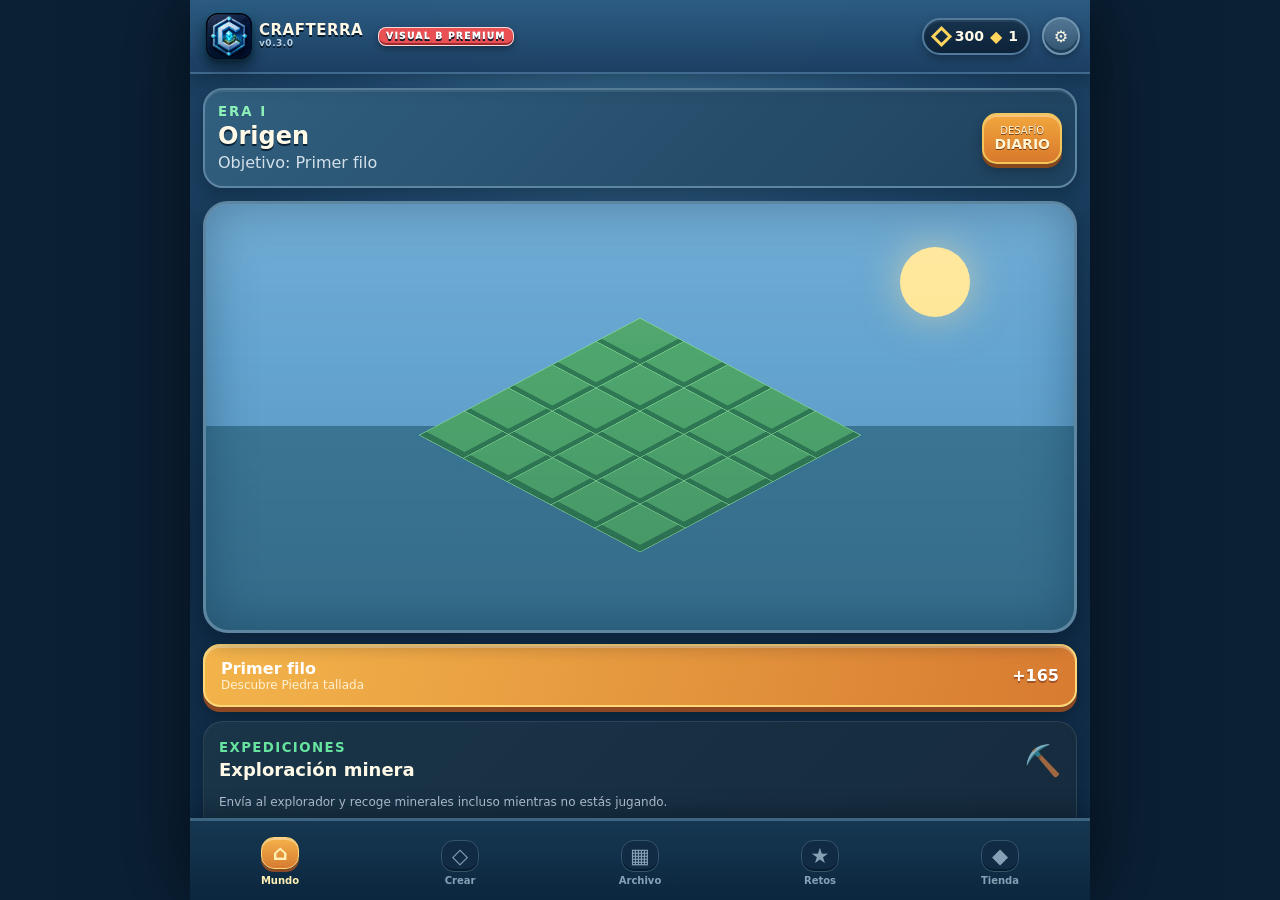
==== visual-b-premium/index.html @ 7186d02f "Expose Visual B Premium at dedicated Pages path" ====
<!doctype html><html lang="es"><head><meta charset="utf-8"><meta name="viewport" content="width=device-width,initial-scale=1,viewport-fit=cover,user-scalable=no"><meta name="theme-color" content="#101b2d"><meta name="description" content="CRAFTERRA Visual B Premium 0.3.0"><link rel="manifest" href="manifest.webmanifest"><link rel="icon" type="image/png" sizes="64x64" href="../assets/favicon-64.png"><link rel="apple-touch-icon" href="../assets/apple-touch-icon.png"><link rel="stylesheet" href="../css/game.css?v=0.3.0-visual-b-premium"><title>CRAFTERRA · Visual B Premium</title></head><body>
<div id="splash"><div class="splash-brand"><img src="../assets/crafterra-emblem.png" alt="CRAFTERRA"><strong>CRAFTERRA</strong><small>VISUAL B PREMIUM · 0.3.0</small></div><div class="loader"></div></div>
<div id="app" hidden><header><button class="brand" data-view="world"><img src="../assets/crafterra-emblem.png" alt=""><span>CRAFTERRA<small>v0.3.0</small></span><b class="beta-badge">VISUAL B PREMIUM</b></button><div class="wallet"><span class="coin"></span><b id="coins">0</b><span>◆</span><b id="level">1</b></div><button class="iconbtn" id="settingsBtn" aria-label="Ajustes">⚙</button></header>
<main><section id="view-world" class="view active"><div class="world-head"><div><small id="eraLabel">ERA I</small><h1 id="eraName">Naturaleza</h1><p id="missionHint">Arrastra un objeto sobre otro.</p></div><button id="dailyBtn" class="daily">DESAFÍO<br><b>DIARIO</b></button></div><div id="world" aria-label="Mundo evolutivo"><div class="sky"></div><div id="worldTiles"></div><div id="worldBuildings"></div></div><div id="questStrip"></div><section id="expeditionPanel" class="expedition-panel"></section></section>
<section id="view-craft" class="view"><div class="panel-title"><div><small>TALLER</small><h2>Laboratorio de ideas</h2></div><button id="clearBoard">Limpiar</button></div><div id="stationBar"></div><div id="craftBoard" aria-label="Mesa de crafting"><p class="board-help">Toca recursos para añadirlos. Arrastra una pieza sobre otra para fusionar.</p></div><div class="inventory"><div class="inventory-head"><b>INVENTARIO</b><input id="itemSearch" placeholder="Buscar" aria-label="Buscar objeto"></div><div id="inventoryGrid"></div></div></section>
<section id="view-book" class="view"><div class="panel-title"><div><small>ARCHIVO DEL INVENTOR</small><h2>Enciclopedia</h2></div><b id="bookCount"></b></div><div class="book-tabs"><button class="selected" data-book-mode="items">Objetos</button><button data-book-mode="hints">Mis pistas <span id="hintBookCount">0</span></button></div><div id="filters" class="filters"></div><div id="bookGrid" class="book-grid"></div><div id="hintLibrary" class="hint-library" hidden></div></section>
<section id="view-goals" class="view"><div class="panel-title"><div><small>RUMBO AL FUTURO</small><h2>Misiones y puzles</h2></div></div><div class="tabs"><button class="selected" data-goal="missions">Misiones</button><button data-goal="puzzles">Puzles</button><button data-goal="collections">Colecciones</button><button data-goal="achievements">Logros</button></div><div id="goalsList"></div></section>
<section id="view-shop" class="view"><div class="panel-title"><div><small>SUMINISTROS</small><h2>Tienda del inventor</h2></div></div><div id="shopList"></div></section></main>
<nav><button data-view="world" class="active"><i>⌂</i>Mundo</button><button data-view="craft"><i>◇</i>Crear</button><button data-view="book"><i>▦</i>Archivo</button><button data-view="goals"><i>★</i>Retos</button><button data-view="shop"><i>◆</i>Tienda</button></nav></div>
<div id="modal" class="modal" hidden><div class="modal-card"><button id="modalClose" class="close">×</button><div id="modalBody"></div></div></div><div id="toast"></div>
<script>
window.__CRAF_BOOT_OK=false;
window.addEventListener('error',function(e){window.__CRAF_LAST_ERROR=(e&&e.message)||'Error de carga';});
window.addEventListener('unhandledrejection',function(e){window.__CRAF_LAST_ERROR=(e&&e.reason&&e.reason.message)||String(e&&e.reason||'Error asíncrono');});
setTimeout(async function(){if(window.__CRAF_BOOT_OK)return;const splash=document.getElementById('splash');if(!splash)return;const repaired=sessionStorage.getItem('crafterra-repair-030-vbp-page');if(!repaired){sessionStorage.setItem('crafterra-repair-030-vbp-page','1');try{if('serviceWorker' in navigator){const regs=await navigator.serviceWorker.getRegistrations();await Promise.all(regs.filter(r=>r.scope.includes('/visual-b-premium/')).map(r=>r.unregister()))}}catch(_){}try{if('caches' in window){const ks=await caches.keys();await Promise.all(ks.filter(k=>k.includes('visual-b-premium')).map(k=>caches.delete(k)))}}catch(_){}const u=new URL(location.href);u.searchParams.set('repair','030-vbp-'+Date.now());location.replace(u.href);return}splash.innerHTML='<div style="max-width:320px;padding:24px;text-align:center;color:#fff;font-family:system-ui"><h2>Visual B Premium no pudo iniciar</h2><p>Recarga esta página.</p><small>'+(window.__CRAF_LAST_ERROR||'Módulo principal no iniciado')+'</small></div>'},5000);
</script><script type="module" src="../js/app.js?v=0.3.0-visual-b-premium"></script></body></html>
---- css/game.css ----
:root{--ink:#eaf4ff;--muted:#8ca2b9;--panel:#17273b;--panel2:#20364c;--green:#67dfa1;--gold:#ffc65b;--nav:76px}*{box-sizing:border-box}html,body{margin:0;height:100%;background:#0b1524;color:var(--ink);font-family:Inter,ui-rounded,"SF Pro Rounded",system-ui,sans-serif;overflow:hidden}button,input{font:inherit}button{color:inherit}#splash{position:fixed;inset:0;z-index:99;background:radial-gradient(circle at 50% 30%,#244767,#0b1524 70%);display:grid;place-content:center;text-align:center}#splash img{width:min(82vw,500px)}.loader{width:110px;height:4px;background:#20364c;margin:32px auto;border-radius:5px;overflow:hidden}.loader:after{content:"";display:block;width:40%;height:100%;background:var(--green);animation:load .7s infinite alternate}@keyframes load{to{transform:translateX(160%)}}#app{height:100%;max-width:900px;margin:auto;background:linear-gradient(#112138,#0b1524);position:relative}header{height:70px;display:flex;align-items:center;padding:8px 14px;gap:12px;border-bottom:1px solid #ffffff12}.brand{border:0;background:none;display:flex;align-items:center;gap:8px;text-align:left;font-weight:900;letter-spacing:1px}.brand img{width:42px}.brand small{display:block;color:var(--muted);font-size:9px}.wallet{margin-left:auto;display:flex;gap:6px;align-items:center;background:#091525;padding:8px 11px;border-radius:18px}.wallet span{color:var(--gold)}.coin{width:15px;height:15px;border:3px solid var(--gold);transform:rotate(45deg);display:inline-block}.iconbtn{border:0;background:#20364c;border-radius:50%;width:38px;height:38px}main{height:calc(100% - 70px - var(--nav));overflow:hidden}.view{display:none;height:100%;overflow:auto;padding:16px}.view.active{display:block}.world-head,.panel-title{display:flex;justify-content:space-between;align-items:center}.world-head h1,.panel-title h2{margin:2px 0;font-size:25px}.world-head small,.panel-title small{color:var(--green);font-weight:900;letter-spacing:2px}.world-head p{margin:3px 0;color:var(--muted)}.daily{border:1px solid #5ccf98;background:#173d3b;border-radius:15px;padding:10px;color:#aaf4cf;font-size:10px}.daily b{font-size:14px}#world{height:min(48vh,440px);position:relative;margin:18px 0;background:linear-gradient(#5186ba 0 54%,#254968 54%);border-radius:28px;overflow:hidden;box-shadow:inset 0 0 60px #0b152477}.sky:after{content:"";position:absolute;width:70px;height:70px;right:12%;top:10%;border-radius:50%;background:#ffe798;box-shadow:0 0 40px #ffe79888}#worldTiles{position:absolute;left:50%;top:54%;transform:translate(-50%,-50%) rotateX(58deg) rotateZ(45deg);width:310px;height:310px}#worldTiles i{position:absolute;left:calc(var(--x)*20%);top:calc(var(--y)*20%);width:21%;height:21%;background:#4fa66d;border:1px solid #81d493;box-shadow:inset -9px -9px #307a55}.building{position:absolute;left:calc(13% + var(--x)*15%);top:calc(38% + var(--y)*10%);border:0;background:none;filter:drop-shadow(0 10px 4px #10203066);z-index:2}.building small{display:block;background:#102033cc;border-radius:8px;padding:2px 5px;font-size:9px}#questStrip{background:linear-gradient(100deg,#234259,#1b334b);border:1px solid #ffffff16;border-radius:18px;padding:13px 16px;display:grid;grid-template-columns:1fr auto;box-shadow:0 10px 24px #0003}#questStrip span{color:var(--muted);font-size:12px}#questStrip strong{grid-row:1/3;grid-column:2;color:var(--gold);align-self:center}.panel-title button,.tabs button,.filters button,#stationBar button{background:#20364c;border:0;border-radius:12px;padding:9px 12px}.inventory{background:#101f32;border-radius:22px;padding:12px;margin-top:12px}.inventory-head{display:flex;justify-content:space-between;align-items:center}.inventory-head input{width:40%;background:#0b1728;border:1px solid #ffffff18;border-radius:12px;padding:8px;color:white}#inventoryGrid{display:grid;grid-template-columns:repeat(5,1fr);gap:7px;max-height:185px;overflow:auto;margin-top:10px}.item{border:0;background:#1b3046;border-radius:14px;padding:8px 2px}.item small{display:block;white-space:nowrap;overflow:hidden;text-overflow:ellipsis;font-size:10px}.voxel{--c:#64d9a0;display:inline-block;width:44px;height:44px;background:var(--c);clip-path:polygon(50% 0,95% 22%,95% 72%,50% 100%,5% 72%,5% 22%);position:relative;box-shadow:inset -12px -10px #0002}.voxel:before{content:"";position:absolute;inset:0;background:#fff3;clip-path:polygon(50% 0,95% 22%,50% 48%,5% 22%)}.voxel i{position:absolute;left:44%;top:38%;width:12%;height:28%;background:#fff9;border-radius:2px}.piece .voxel,.discovery .voxel,.detail .voxel{width:62px;height:62px}.discovery .voxel{width:105px;height:105px}#stationBar{display:flex;gap:7px;overflow:auto;margin:10px 0}#stationBar button{white-space:nowrap;font-size:12px}#craftBoard{height:38vh;min-height:250px;position:relative;border-radius:25px;background:radial-gradient(circle,#31516b,#172b43);border:2px solid #ffffff0c;overflow:hidden}.board-help{text-align:center;color:#8ca2b9;font-size:12px}.piece{position:absolute;left:var(--x);top:var(--y);transform:translate(-50%,-50%);background:#10243bd9;border:1px solid #ffffff18;border-radius:17px;padding:8px;touch-action:none;z-index:3;transition:filter .15s}.piece.held{filter:drop-shadow(0 18px 9px #0008);z-index:8}.piece small{display:block;font-size:9px;max-width:75px}.filters,.tabs{display:flex;gap:7px;overflow:auto;margin:14px 0}.filters button,.tabs button{white-space:nowrap;color:var(--muted)}.filters .selected,.tabs .selected{background:#28604e;color:#b5f5d4}.book-grid{display:grid;grid-template-columns:repeat(3,1fr);gap:10px}.card{height:120px;border:1px solid #ffffff0e;background:#172a3f;border-radius:17px;display:grid;place-items:center;padding:10px}.card b{font-size:12px}.card small{font-size:9px;color:var(--green)}.card.locked{opacity:.48;filter:saturate(0)}.unknown{font-size:33px;color:#607086}.goal,.offer{display:flex;align-items:center;gap:12px;background:#172a3f;border:1px solid #ffffff0e;border-radius:17px;padding:14px;margin:9px 0}.goal>span{width:35px;height:35px;display:grid;place-items:center;background:#263e56;border-radius:50%;font-size:20px}.goal.done>span{background:#2d815d}.goal div,.offer div{flex:1}.goal small,.offer small{display:block;color:var(--muted);margin-top:3px}.goal strong{color:var(--gold);font-size:12px}.goal button,.offer button,.primary{border:0;background:#2b8060;padding:8px 12px;border-radius:10px}.shopicon{font-size:32px;color:var(--gold)}nav{position:absolute;bottom:0;left:0;right:0;height:var(--nav);padding-bottom:env(safe-area-inset-bottom);display:grid;grid-template-columns:repeat(5,1fr);background:#101e30ee;border-top:1px solid #ffffff13;backdrop-filter:blur(14px)}nav button{border:0;background:none;color:#71869d;font-size:10px}nav button i{display:block;font-style:normal;font-size:24px;margin-bottom:4px}nav button.active{color:var(--green)}.modal{position:fixed;inset:0;background:#050b13cc;z-index:20;display:grid;place-items:center;padding:20px}.modal[hidden]{display:none}.modal-card{width:min(92vw,480px);max-height:85vh;overflow:auto;background:linear-gradient(#203b55,#12243a);border:1px solid #ffffff20;border-radius:28px;padding:28px;position:relative;text-align:center;box-shadow:0 30px 80px #0008}.close{position:absolute;right:13px;top:12px;border:0;background:#ffffff10;border-radius:50%;width:32px;height:32px;font-size:22px}.discovery small{display:block;color:var(--green);font-weight:900;letter-spacing:2px;margin-top:12px}.discovery h2{font-size:32px;margin:7px}.discovery strong{color:var(--gold)}.detail p{color:#b6c6d6}.settings{display:grid;gap:10px}.settings button,.settings a{background:#25435c;color:white;border:0;border-radius:12px;padding:12px;text-decoration:none}.primary{margin:20px auto;display:block}#toast{position:fixed;left:50%;bottom:100px;transform:translate(-50%,30px);background:#effff7;color:#153629;padding:11px 18px;border-radius:22px;font-weight:800;opacity:0;pointer-events:none;transition:.25s;z-index:50;white-space:nowrap}#toast.show{opacity:1;transform:translate(-50%,0)}@media(min-width:700px){#inventoryGrid{grid-template-columns:repeat(8,1fr)}.book-grid{grid-template-columns:repeat(5,1fr)}}@media(prefers-reduced-motion:reduce){*{animation:none!important;transition:none!important}}

/* v0.1.4 descriptive inventory art */
.item-art,.item-glyph{display:inline-grid;place-items:center;width:58px;height:58px;vertical-align:middle}.item-art img{width:100%;height:100%;object-fit:contain;border-radius:0;filter:drop-shadow(0 7px 5px #0008);pointer-events:none}.item-glyph{font-size:38px;line-height:1;filter:drop-shadow(0 7px 5px #0008)}.piece .item-art,.piece .item-glyph,.detail .item-art,.detail .item-glyph{width:72px;height:72px}.piece .item-glyph,.detail .item-glyph{font-size:50px}.discovery .item-art,.discovery .item-glyph{width:112px;height:112px}.discovery .item-glyph{font-size:78px}.item{min-height:92px}.item .item-art,.item .item-glyph{margin:auto}.building .item-art,.building .item-glyph{width:54px;height:54px}.building .item-glyph{font-size:38px}

.expedition-panel{margin:14px 0 8px;background:linear-gradient(135deg,#1a3548,#162a3d);border:1px solid #ffffff18;border-radius:20px;padding:15px;box-shadow:0 12px 30px #0003}.exp-head{display:flex;align-items:center;justify-content:space-between}.exp-head small,.exp-modal>small{color:var(--green);font-weight:900;letter-spacing:1.4px}.exp-head h3{margin:3px 0;font-size:18px}.exp-head>span{font-size:30px}.expedition-panel p,.muted{color:var(--muted);font-size:12px}.exp-meta{display:flex;justify-content:space-between;gap:10px;font-size:11px;color:#c9d7e5}.exp-open{width:100%;margin:13px 0 0}.exp-status{width:34px;height:34px;border-radius:50%;display:grid;place-items:center;background:#29465e}.exp-status.ready{background:#2b8060;color:#d8ffec}.exp-timer{margin:10px 0;background:#091827;border-radius:13px;padding:10px;font-weight:900;text-align:center;color:#b9ffdb;font-variant-numeric:tabular-nums}.exp-timer.big{font-size:28px;padding:18px}.exp-modal{text-align:left}.exp-modal h2{margin:6px 0 8px}.exp-big{font-size:54px;display:block;text-align:center}.exp-destinations{display:grid;gap:9px;margin-top:15px}.exp-destination{width:100%;display:flex;align-items:center;gap:12px;text-align:left;border:1px solid #ffffff13;background:#172d43;border-radius:15px;padding:12px}.exp-destination>span{font-size:28px}.exp-destination div{flex:1}.exp-destination small{display:block;color:var(--muted);margin-top:3px}.exp-destination.locked{opacity:.48}.equipment-card{display:flex;align-items:center;gap:12px;background:#10273a;border-radius:15px;padding:12px;margin:14px 0}.equipment-card>span{font-size:27px}.equipment-card small{display:block;color:var(--muted)}.duration-grid{display:grid;grid-template-columns:repeat(2,1fr);gap:9px}.duration-grid button{border:1px solid #ffffff16;background:#1c3b4e;border-radius:15px;padding:14px;color:white}.duration-grid b,.duration-grid small{display:block}.duration-grid small{color:var(--muted);font-size:10px;margin-top:4px}.loot-list{display:grid;gap:7px;margin:14px 0}.loot-row{display:grid;grid-template-columns:58px 1fr auto;align-items:center;background:#10283b;border-radius:14px;padding:6px 10px}.loot-row .item-art,.loot-row .item-glyph{width:48px;height:48px}.loot-row strong{color:var(--gold);font-size:18px}.reward-ad{width:100%;border:1px solid #7ae2ae;background:#173c35;color:#baffd8;border-radius:13px;padding:12px;font-weight:900}.ad-note{display:block;text-align:center;color:var(--muted);margin-top:6px}.item{position:relative}.item .qty{position:absolute;right:5px;top:5px;background:#0a1725cc;border:1px solid #ffffff16;border-radius:8px;padding:2px 5px;color:#d8ffec;font-size:9px;font-style:normal}
/* v0.2.4 · nuevo emblema dentro del juego */
.splash-brand{display:grid;justify-items:center;gap:8px}.splash-brand img{width:min(46vw,220px)!important;border-radius:34px;box-shadow:0 24px 70px #0009,0 0 55px #18d9ff35}.splash-brand strong{font-size:clamp(28px,8vw,52px);letter-spacing:5px}.splash-brand small{color:#8feeff;letter-spacing:2px;font-weight:800;font-size:10px}.brand img{width:46px;height:46px;object-fit:cover;border-radius:12px;box-shadow:0 5px 14px #0007,0 0 12px #14d9ff33}.brand span{line-height:1.05}

.offer.disabled{opacity:.52}.offer.disabled button{cursor:not-allowed}.shop-confirm>small,.shop-receipt>small{color:var(--green);font-weight:900;letter-spacing:1.2px}.shop-confirm h2,.shop-receipt h2{margin:6px 0 8px}.shop-confirm>p,.shop-receipt>p{color:var(--muted);font-size:13px}.shop-contents{display:grid;gap:7px;margin:14px 0}.shop-line{display:grid;grid-template-columns:48px 1fr auto;align-items:center;gap:8px;background:#10283b;border:1px solid #ffffff10;border-radius:13px;padding:7px 10px}.shop-line .item-art,.shop-line .item-glyph{width:42px;height:42px}.shop-line small{display:block;color:var(--muted);margin-top:2px}.shop-line strong{font-size:17px;color:var(--gold)}.shop-balance{display:flex;justify-content:space-between;align-items:center;background:#0b1c2b;border-radius:12px;padding:10px 12px;margin:8px 0}.shop-balance.after{border:1px solid #ffffff12}.shop-balance span{color:var(--muted);font-size:12px}.shop-balance b{color:#fff}.shop-confirm .primary,.shop-receipt .primary{width:100%;margin-top:12px}.shop-cancel{width:100%;margin-top:7px;background:transparent;border:1px solid #ffffff18;color:var(--muted);border-radius:12px;padding:11px;font-weight:800}

.beta-badge{
  display:inline-flex;
  align-items:center;
  justify-content:center;
  margin-left:8px;
  padding:3px 7px;
  border:1px solid rgba(255,255,255,.78);
  border-radius:7px;
  color:#fff;
  background:rgba(255,255,255,.08);
  font-size:10px;
  font-weight:950;
  letter-spacing:1.35px;
  line-height:1;
  text-transform:uppercase;
  flex:0 0 auto;
}

.hint-eligibility{display:grid;gap:5px;margin:12px 0;padding:10px 12px;border-radius:12px;background:#10283b;border:1px solid #ffffff10}.hint-eligibility span{font-size:11px;color:#baffd8;font-weight:800}

.book-tabs{display:grid;grid-template-columns:1fr 1fr;gap:8px;margin:0 0 12px}.book-tabs button{border:1px solid #ffffff14;background:#10283b;color:var(--muted);border-radius:12px;padding:10px;font-weight:900}.book-tabs button.selected{background:#1c4655;color:#fff;border-color:#79dfad66}.book-tabs span{display:inline-grid;place-items:center;min-width:20px;height:20px;margin-left:4px;padding:0 5px;border-radius:10px;background:#ffffff12;color:#fff;font-size:10px}.hint-library{display:grid;gap:10px;padding-bottom:18px}.hint-note{background:linear-gradient(145deg,#142e43,#102438);border:1px solid #ffffff12;border-radius:16px;padding:13px;box-shadow:0 8px 20px #0002}.hint-note.solved{border-color:#75dfaa44}.hint-note-head{display:flex;align-items:center;gap:10px}.hint-note-head>span{font-size:27px}.hint-note-head>div{flex:1}.hint-note-head small{display:block;color:var(--green);font-size:9px;font-weight:900;letter-spacing:1px}.hint-note-head b{display:block;margin-top:2px}.hint-note-head strong{color:#9cffc8;font-size:20px}.hint-note p{font-size:14px;line-height:1.45;margin:12px 0;color:#eef7ff}.hint-note-meta{display:flex;justify-content:space-between;gap:10px;border-top:1px solid #ffffff0d;padding-top:9px;font-size:10px}.hint-note-meta span{color:var(--muted)}.hint-note-meta b{text-align:right;color:#cfe6f5}.hint-empty{text-align:center;padding:35px 20px;background:#10283b;border-radius:16px;border:1px dashed #ffffff20}.hint-empty>span{font-size:44px}.hint-empty h3{margin:9px 0 5px}.hint-empty p{color:var(--muted);font-size:12px}

#bookGrid[hidden],#hintLibrary[hidden],#filters[hidden]{display:none!important}

.reward-layer{position:fixed;z-index:9999;left:0;right:0;top:max(82px,calc(env(safe-area-inset-top) + 64px));display:grid;justify-items:center;pointer-events:none;padding:0 14px}
.reward-pop{width:min(430px,calc(100vw - 28px));box-sizing:border-box;display:grid;grid-template-columns:54px 1fr;gap:12px;align-items:center;padding:13px 15px;border-radius:18px;background:linear-gradient(135deg,#14364bfa,#102a3dfa);border:1px solid #ffffff22;box-shadow:0 18px 50px #0009;transform:translateY(-24px) scale(.96);opacity:0;transition:transform .28s ease,opacity .28s ease;backdrop-filter:blur(16px)}
.reward-pop.show{transform:translateY(0) scale(1);opacity:1}
.reward-pop.collection{border-color:#f3c75d88}
.reward-pop.achievement{border-color:#80e8b488}
.reward-symbol{width:50px;height:50px;border-radius:15px;display:grid;place-items:center;font-size:29px;background:#ffffff10}
.reward-copy{display:grid;gap:2px}
.reward-copy small{font-size:9px;letter-spacing:1.25px;font-weight:950;color:#75e5ac}
.reward-pop.collection .reward-copy small{color:#ffd76f}
.reward-copy b{font-size:16px;color:#fff}
.reward-copy span{font-size:12px;font-weight:900;color:#ffd86b}
.wallet.reward-pulse{animation:walletRewardPulse .65s ease}
@keyframes walletRewardPulse{0%,100%{transform:scale(1)}35%{transform:scale(1.09);filter:brightness(1.45)}65%{transform:scale(1.04)}}

.reward-pop.mission{border-color:#78bdf088}
.reward-pop.mission .reward-copy small{color:#8ed0ff}

.daily-run{margin:0 0 12px;padding:11px 12px;border-radius:15px;border:1px solid #76e3ad66;background:linear-gradient(135deg,#173c3d,#173048);display:grid;grid-template-columns:1fr auto 34px;gap:10px;align-items:center}.daily-run[hidden]{display:none!important}.daily-run div{display:grid;gap:2px}.daily-run small{font-size:9px;font-weight:950;letter-spacing:1.1px;color:#76e3ad}.daily-run b{font-size:14px}.daily-run span{font-size:10px;color:var(--muted)}.daily-run>strong{color:#ffd66d}.daily-run>button{width:32px;height:32px;border:0;border-radius:50%;background:#ffffff12;color:#fff;font-size:20px}.daily-rules{display:grid;gap:7px;margin:14px 0;padding:12px;border-radius:13px;background:#10283b}.daily-rules span{font-size:12px;color:#baffd8}.daily-result{text-align:center}.daily-result>small{color:var(--green);font-weight:950;letter-spacing:1.2px}.daily-result h2{margin:7px 0}.daily-result>p{color:#dce9f4}.daily-result>strong{display:block;color:var(--muted);font-size:12px;margin:12px 0}.daily-result.success h2{color:#baffd8}.daily-result.fail h2{color:#ffd089}.reward-pop.daily{border-color:#7adfb288}.reward-pop.daily .reward-copy small{color:#8ff4bf}

.detail-stock{display:flex;justify-content:space-between;align-items:center;margin:10px 0;padding:9px 11px;background:#10283b;border-radius:11px;color:var(--muted);font-size:12px}.detail-stock strong{color:#fff;font-size:16px}.known-recipe{color:#caffdf}.direct-card{margin-top:15px;padding:13px;border-radius:15px;background:linear-gradient(135deg,#173a43,#17314b);border:1px solid #75e5ac55}.direct-card>small,.direct-modal>small{display:block;color:var(--green);font-weight:950;letter-spacing:1.1px;font-size:9px}.direct-card>b{display:block;margin:4px 0;font-size:16px}.direct-card>p,.direct-modal>p{color:var(--muted);font-size:12px;line-height:1.4}.direct-card .primary{width:100%;margin-top:8px}.direct-title{display:flex;align-items:center;gap:12px;margin:7px 0 12px}.direct-title .item-art,.direct-title .item-glyph{width:68px;height:68px}.direct-title h2{margin:0}.direct-title span{color:var(--muted);font-size:11px}.direct-cost{display:grid;gap:7px;margin:9px 0 13px}.direct-cost>div{display:grid;grid-template-columns:46px 1fr auto;gap:8px;align-items:center;padding:7px 9px;border-radius:12px;background:#10283b}.direct-cost .item-art,.direct-cost .item-glyph{width:42px;height:42px}.direct-cost span{display:grid}.direct-cost small{color:var(--muted);font-size:9px}.direct-cost strong{color:#ffd56a;font-size:16px}.direct-missing{display:flex;flex-wrap:wrap;gap:6px;margin:8px 0 12px}.direct-missing small{width:100%;color:#ffb48f;font-weight:900}.direct-missing span{padding:5px 8px;border-radius:9px;background:#5a2b263d;color:#ffd2bf;font-size:11px}.direct-modal .primary{width:100%;margin-top:9px}.direct-modal .primary:disabled{opacity:.45}.direct-chain-btn{width:100%;margin-top:7px;padding:10px;border-radius:11px;border:1px solid #ffffff18;background:transparent;color:#b9c9d8;font-weight:800}.recipe-chain{display:grid;gap:6px;margin:14px 0}.chain-line{padding:8px 10px 8px calc(10px + var(--depth)*8px);border-radius:10px;background:#10283b;display:flex;justify-content:space-between;gap:9px;font-size:11px}.chain-line span{color:var(--muted)}.chain-line b{color:#d8ffeb;text-align:right}

.direct-routes{display:grid;gap:11px;margin:13px 0}.direct-route{padding:12px;border-radius:15px;background:#10283b;border:1px solid #ffffff13}.direct-route.available{border-color:#68dba44a}.direct-route.blocked{opacity:.74}.route-head{display:flex;justify-content:space-between;align-items:center;margin-bottom:8px}.route-head div{display:grid}.route-head small{font-size:8px;letter-spacing:1.2px;color:var(--green);font-weight:950}.route-head b{font-size:13px}.route-head>strong{font-size:18px;color:#9df6c2}.direct-route.blocked .route-head>strong{color:#ffbe98}.route-materials{display:grid;gap:5px}.route-mat{display:grid;grid-template-columns:42px 1fr auto;gap:8px;align-items:center;padding:6px 8px;border-radius:11px;background:#0c2132}.route-mat .item-art,.route-mat .item-glyph{width:38px;height:38px}.route-mat span{display:grid}.route-mat small{font-size:9px;color:var(--muted)}.route-mat strong{color:#ffd36b}.route-mat.short{outline:1px solid #ff9f7960}.route-mat.short strong{color:#ffb28e}.auto-steps{display:flex;flex-wrap:wrap;gap:5px;margin:8px 0}.auto-steps>small{width:100%;font-size:8px;color:#88caff;font-weight:950;letter-spacing:1px}.auto-steps span{font-size:10px;padding:5px 7px;border-radius:8px;background:#173a54;color:#cdeaff}.missing-row{width:100%;display:flex;align-items:center;justify-content:space-between;gap:8px;padding:5px 0}.missing-row>button{border:1px solid #ffb58c66;background:#4a2b25;color:#ffd8c5;border-radius:9px;padding:6px 9px;font-size:10px;font-weight:900}.direct-route .primary{width:100%;margin-top:9px}

.mastery-card{margin:14px 0;padding:13px;border-radius:15px;background:linear-gradient(135deg,#172f48,#18394b);border:1px solid #7fd8ff38}.mastery-card.max{background:linear-gradient(135deg,#3d3117,#273447);border-color:#ffd66d88}.mastery-head{display:flex;justify-content:space-between;align-items:center}.mastery-head>div{display:grid}.mastery-head small{font-size:8px;letter-spacing:1.15px;color:#8fd4ff;font-weight:950}.mastery-card.max .mastery-head small{color:#ffd66d}.mastery-head b{font-size:15px;margin-top:2px}.mastery-head>strong{font-size:20px;color:#9edcff}.mastery-card.max .mastery-head>strong{color:#ffd66d}.mastery-bar{height:7px;margin:10px 0 7px;border-radius:8px;background:#091c2b;overflow:hidden}.mastery-bar i{display:block;height:100%;border-radius:inherit;background:linear-gradient(90deg,#67dba4,#77c8ff)}.mastery-card.max .mastery-bar i{background:linear-gradient(90deg,#f7be4e,#fff0a5)}.mastery-meta{display:flex;justify-content:space-between;gap:8px;font-size:9px}.mastery-meta span{color:var(--muted)}.mastery-meta b{color:#d8f4ff;text-align:right}.mastery-stats{display:flex;gap:10px;margin-top:7px;font-size:9px;color:#8da7ba}.mastery-mini{display:flex;justify-content:space-between;align-items:center;margin:7px 0 11px;padding:7px 9px;border-radius:10px;background:#10283b;font-size:10px}.mastery-mini span{color:#ffd66d;font-weight:900}.mastery-mini b{color:var(--muted)}.batch-picker{margin:10px 0 12px}.batch-picker>small{display:block;color:var(--muted);font-size:8px;font-weight:900;letter-spacing:1px;margin-bottom:6px}.batch-picker>div{display:flex;gap:7px}.batch-picker button{flex:1;padding:9px 8px;border-radius:10px;border:1px solid #ffffff16;background:#10283b;color:#cbd9e5;font-weight:900}.batch-picker button.selected{background:#245c51;border-color:#78dfaf77;color:#fff}.reward-pop.mastery{border-color:#ffd66d88;background:linear-gradient(135deg,#3c321bfa,#17324afa)}.reward-pop.mastery .reward-copy small,.reward-pop.mastery .reward-copy span{color:#ffd66d}

.reward-layer{
  position:fixed;
  z-index:9999;
  inset:0;
  display:grid;
  place-items:center;
  pointer-events:none;
  padding:calc(env(safe-area-inset-top) + 18px) 18px calc(env(safe-area-inset-bottom) + 24px);
  background:rgba(4,12,22,.28);
  backdrop-filter:blur(6px);
}
.reward-layer:empty{display:none}
.reward-pop.premium{
  position:relative;
  width:min(420px,calc(100vw - 36px));
  min-height:310px;
  box-sizing:border-box;
  display:flex;
  flex-direction:column;
  align-items:center;
  justify-content:center;
  text-align:center;
  gap:8px;
  padding:30px 24px 24px;
  border-radius:28px;
  overflow:hidden;
  pointer-events:auto;
  background:
    radial-gradient(circle at 50% 10%,rgba(90,220,255,.18),transparent 38%),
    linear-gradient(155deg,#173552 0%,#10263c 48%,#0a1a2b 100%);
  border:1px solid rgba(151,221,255,.34);
  box-shadow:
    0 28px 80px rgba(0,0,0,.58),
    inset 0 1px 0 rgba(255,255,255,.12),
    0 0 0 1px rgba(65,190,255,.08);
  opacity:0;
  transform:translateY(18px) scale(.94);
  transition:opacity .32s ease,transform .42s cubic-bezier(.22,.9,.26,1);
}
.reward-pop.premium.show{opacity:1;transform:translateY(0) scale(1)}
.reward-pop.premium.hide{opacity:0;transform:translateY(-10px) scale(.97)}
.reward-pop.premium.collection{
  background:
    radial-gradient(circle at 50% 5%,rgba(255,214,96,.22),transparent 38%),
    linear-gradient(155deg,#3b331c 0%,#20344a 50%,#0b1b2b 100%);
  border-color:rgba(255,215,103,.48);
}
.reward-pop.premium.mastery{
  background:
    radial-gradient(circle at 50% 5%,rgba(255,208,92,.24),transparent 40%),
    linear-gradient(155deg,#3b311c 0%,#203148 52%,#0b1b2b 100%);
  border-color:rgba(255,211,104,.5);
}
.reward-pop.premium.daily{
  background:
    radial-gradient(circle at 50% 5%,rgba(103,239,177,.22),transparent 40%),
    linear-gradient(155deg,#193b34 0%,#183247 52%,#0b1b2b 100%);
  border-color:rgba(120,233,180,.48);
}
.reward-pop.premium.mission{
  border-color:rgba(121,193,255,.45);
}
.reward-pop.premium.achievement{
  border-color:rgba(165,226,255,.42);
}
.reward-emblem{
  width:92px;
  height:92px;
  display:grid;
  place-items:center;
  border-radius:26px;
  font-size:48px;
  background:linear-gradient(145deg,rgba(255,255,255,.15),rgba(255,255,255,.04));
  border:1px solid rgba(255,255,255,.18);
  box-shadow:
    inset 0 1px 0 rgba(255,255,255,.18),
    0 14px 35px rgba(0,0,0,.28),
    0 0 30px rgba(97,207,255,.16);
}
.reward-pop.premium>small{
  margin-top:5px;
  color:#7fe8b7;
  font-size:10px;
  font-weight:950;
  letter-spacing:1.7px;
}
.reward-pop.premium.collection>small,
.reward-pop.premium.mastery>small{color:#ffd76d}
.reward-pop.premium h2{
  margin:0;
  max-width:92%;
  font-size:25px;
  line-height:1.1;
  color:#fff;
  text-wrap:balance;
}
.reward-detail{
  margin-top:7px;
  padding:9px 14px;
  border-radius:13px;
  background:rgba(0,0,0,.18);
  color:#ffd66d;
  font-size:15px;
  font-weight:950;
  letter-spacing:.2px;
}
.reward-hint{
  margin-top:12px;
  color:rgba(220,237,248,.58);
  font-size:10px;
  opacity:0;
  transition:opacity .3s ease;
}
.reward-pop.premium.readable .reward-hint{opacity:1}
.reward-close{
  position:absolute;
  top:14px;
  right:14px;
  width:36px;
  height:36px;
  border:0;
  border-radius:50%;
  display:grid;
  place-items:center;
  background:rgba(255,255,255,.08);
  color:#dbeaf5;
  font-size:24px;
  line-height:1;
}
.reward-glow{
  position:absolute;
  width:220px;
  height:220px;
  border-radius:50%;
  top:-120px;
  background:radial-gradient(circle,rgba(102,216,255,.28),rgba(102,216,255,0) 70%);
  filter:blur(10px);
  pointer-events:none;
}
.reward-shine{
  position:absolute;
  inset:-60%;
  background:linear-gradient(115deg,transparent 43%,rgba(255,255,255,.15) 49%,transparent 55%);
  transform:translateX(-55%) rotate(8deg);
  animation:rewardShine 2.2s ease .4s 1;
  pointer-events:none;
}
@keyframes rewardShine{
  0%{transform:translateX(-55%) rotate(8deg)}
  100%{transform:translateX(55%) rotate(8deg)}
}
.wallet.reward-pulse{animation:walletRewardPulse .8s ease}

.reward-layer{
  position:fixed!important;
  z-index:9999!important;
  left:0!important;
  right:0!important;
  top:max(82px,calc(env(safe-area-inset-top) + 66px))!important;
  bottom:auto!important;
  display:grid!important;
  justify-items:center!important;
  place-items:initial!important;
  pointer-events:none!important;
  padding:0 12px!important;
  background:transparent!important;
  backdrop-filter:none!important;
}
.reward-layer:empty{display:none!important}
.reward-pop.compact{
  position:relative;
  width:min(440px,calc(100vw - 24px));
  min-height:0;
  box-sizing:border-box;
  display:grid;
  grid-template-columns:50px 1fr 34px;
  gap:11px;
  align-items:center;
  padding:12px 12px 12px 13px;
  border-radius:18px;
  overflow:hidden;
  pointer-events:auto;
  text-align:left;
  background:
    linear-gradient(120deg,rgba(18,43,64,.98),rgba(12,29,46,.98));
  border:1px solid rgba(112,211,255,.28);
  box-shadow:0 16px 38px rgba(0,0,0,.38),inset 0 1px 0 rgba(255,255,255,.08);
  opacity:0;
  transform:translateY(-16px) scale(.98);
  transition:opacity .26s ease,transform .32s cubic-bezier(.22,.9,.26,1);
}
.reward-pop.compact.show{opacity:1;transform:translateY(0) scale(1)}
.reward-pop.compact.hide{opacity:0;transform:translateY(-10px) scale(.985)}
.reward-pop.compact.collection{
  background:linear-gradient(120deg,#3b3019f7,#172d43f7);
  border-color:rgba(255,210,92,.42);
}
.reward-pop.compact.mastery{
  background:linear-gradient(120deg,#352a1af7,#172d43f7);
  border-color:rgba(255,207,93,.45);
}
.reward-pop.compact.daily{
  background:linear-gradient(120deg,#173b34f7,#172d43f7);
  border-color:rgba(105,232,174,.42);
}
.reward-pop.compact.mission{
  background:linear-gradient(120deg,#17324af7,#17283df7);
  border-color:rgba(105,187,255,.42);
}
.reward-pop.compact.achievement{
  background:linear-gradient(120deg,#292446f7,#17283df7);
  border-color:rgba(181,154,255,.42);
}
.reward-pop.compact .reward-emblem{
  width:48px;
  height:48px;
  border-radius:14px;
  display:grid;
  place-items:center;
  font-size:26px;
  background:rgba(255,255,255,.08);
  border:1px solid rgba(255,255,255,.12);
  box-shadow:inset 0 1px 0 rgba(255,255,255,.08);
}
.reward-pop.compact .reward-copy{
  min-width:0;
  display:grid;
  gap:2px;
}
.reward-pop.compact .reward-copy small{
  font-size:8px;
  line-height:1.2;
  font-weight:950;
  letter-spacing:1.15px;
  color:#78e2b0;
}
.reward-pop.compact.collection .reward-copy small,
.reward-pop.compact.mastery .reward-copy small{color:#ffd46a}
.reward-pop.compact.achievement .reward-copy small{color:#c6afff}
.reward-pop.compact.mission .reward-copy small{color:#8fd2ff}
.reward-pop.compact .reward-copy b{
  color:#fff;
  font-size:15px;
  line-height:1.15;
  white-space:normal;
}
.reward-pop.compact .reward-copy span{
  color:#ffd56a;
  font-size:11px;
  font-weight:900;
  line-height:1.25;
}
.reward-pop.compact .reward-close{
  position:static;
  width:32px;
  height:32px;
  border:0;
  border-radius:50%;
  display:grid;
  place-items:center;
  background:rgba(255,255,255,.07);
  color:#dbe9f4;
  font-size:20px;
}
.reward-pop.compact .reward-accent{
  position:absolute;
  left:0;
  top:0;
  bottom:0;
  width:4px;
  background:#67dca6;
}
.reward-pop.compact.collection .reward-accent,
.reward-pop.compact.mastery .reward-accent{background:#ffd15f}
.reward-pop.compact.mission .reward-accent{background:#73c8ff}
.reward-pop.compact.achievement .reward-accent{background:#b69cff}
.reward-pop.compact .reward-shine{
  position:absolute;
  inset:-120% -60%;
  pointer-events:none;
  background:linear-gradient(115deg,transparent 47%,rgba(255,255,255,.08) 50%,transparent 53%);
  transform:translateX(-45%);
  animation:rewardCompactShine 2.2s ease .35s 1;
}
@keyframes rewardCompactShine{
  from{transform:translateX(-45%)}
  to{transform:translateX(45%)}
}

.shop-batch{margin:13px 0;padding:12px;border-radius:15px;background:#0d2234;border:1px solid #ffffff14}.shop-batch>small{display:block;margin-bottom:8px;color:#8ea7ba;font-size:8px;font-weight:950;letter-spacing:1.1px}.shop-stepper{display:grid;grid-template-columns:48px 1fr 48px;gap:8px;align-items:center}.shop-stepper button{height:42px;border:1px solid #ffffff18;border-radius:12px;background:#17344a;color:#fff;font-size:22px;font-weight:900}.shop-stepper button:disabled{opacity:.3}.shop-stepper strong{text-align:center;font-size:24px;color:#fff}.shop-quick{display:grid;grid-template-columns:repeat(4,1fr);gap:6px;margin-top:8px}.shop-quick button{padding:7px 4px;border-radius:9px;border:1px solid #ffffff16;background:#10283b;color:#afc2d1;font-size:10px;font-weight:900}.shop-quick button.selected{background:#245c51;border-color:#78dfaf70;color:#fff}.shop-balance.insufficient b{color:#ff8d8d}.offer button{white-space:nowrap}

.rewarded-video-overlay{position:fixed;z-index:12000;inset:0;background:#03080df2;display:grid;place-items:center;padding:env(safe-area-inset-top) 0 env(safe-area-inset-bottom);opacity:0;transition:opacity .25s ease}.rewarded-video-overlay.show{opacity:1}.rewarded-video-overlay.closing{opacity:0}.rewarded-video-shell{width:100%;height:100%;max-width:520px;display:grid;grid-template-rows:auto 1fr auto auto;align-items:center;background:#050b11}.rewarded-video-top{padding:12px 16px 10px;display:flex;justify-content:space-between;gap:14px;align-items:center;color:#fff}.rewarded-video-top>div{display:grid}.rewarded-video-top small{font-size:8px;letter-spacing:1.2px;color:#8ba1b3;font-weight:950}.rewarded-video-top b{font-size:15px}.rewarded-video-status{font-size:9px;color:#ffd36a;text-align:right;max-width:180px}.rewarded-video{width:100%;height:100%;max-height:calc(100vh - 145px);object-fit:contain;background:#000}.rewarded-video-progress{height:5px;margin:9px 16px 7px;background:#17232d;border-radius:8px;overflow:hidden}.rewarded-video-progress i{display:block;width:0;height:100%;background:linear-gradient(90deg,#67dca6,#ffd05d);transition:width .15s linear}.rewarded-video-close{margin:0 16px 12px;padding:11px;border:1px solid #ffffff18;border-radius:12px;background:#142330;color:#d5e2eb;font-weight:900}

.rewarded-video-stage{position:relative;width:100%;height:100%;min-height:0;display:grid;place-items:center;background:#000;overflow:hidden}
.rewarded-video-stage .rewarded-video{grid-area:1/1;width:100%;height:100%;max-height:none;object-fit:contain}

.settings-save-panel{display:grid;gap:11px}.settings-save-panel h2{margin:0 0 3px}.settings-save-card{padding:14px;border-radius:16px;background:linear-gradient(145deg,#142c42,#102235);border:1px solid #75cfff2d;display:grid;gap:9px}.settings-save-card>small{font-size:8px;letter-spacing:1.1px;color:#80d8ff;font-weight:950}.settings-save-card h3{margin:0;font-size:17px}.settings-save-card p{margin:0 0 3px;color:#a9bbc8;font-size:11px;line-height:1.4}.settings-save-card button{width:100%}.save-summary{display:grid;grid-template-columns:repeat(4,1fr);gap:6px;margin:12px 0}.save-summary span{padding:9px 4px;border-radius:11px;background:#10263a;text-align:center;display:grid;gap:2px}.save-summary b{font-size:15px}.save-summary small{font-size:7px;color:#91a8b8}.save-summary-note{font-size:10px!important;color:#9eb1bf!important}


/* ===== v0.2.32 · VISUAL B · premium playful reskin ===== */
:root{
 --ink:#fff9e8;--muted:#b9c8d8;--panel:#213b55;--panel2:#31536d;
 --green:#65e39f;--gold:#ffd45f;--nav:82px;
 --vb-blue:#244c72;--vb-blue2:#163451;--vb-cream:#fff1c8;--vb-orange:#f3a23b;
}
html,body{background:#0b2035}
#app{background:
 radial-gradient(circle at 50% -12%,#4c86ae 0,#214b70 31%,#102c47 70%),
 linear-gradient(#214b70,#0b2035);box-shadow:0 0 90px #0008}
header{
 height:74px;padding:8px 10px;
 background:linear-gradient(180deg,#2d5c83f5,#1b3e61f5);
 border-bottom:2px solid #ffffff18;box-shadow:0 6px 20px #06142266;z-index:12;position:relative
}
.brand{gap:7px;letter-spacing:.5px;text-shadow:0 2px 0 #071a2c}
.brand img{width:46px;filter:drop-shadow(0 4px 2px #07152288)}
.brand span{font-size:15px}.brand small{color:#b8d4e8}
.beta-badge{font-size:9px;padding:4px 7px;border-radius:8px;background:#e85054;color:white;box-shadow:inset 0 -2px #9d292f,0 3px 7px #0005}
.wallet{background:linear-gradient(#17334d,#0c2238);border:2px solid #527b9b;border-radius:22px;padding:7px 10px;box-shadow:inset 0 2px #ffffff12,0 4px 8px #0004}
.wallet b{font-size:14px}.iconbtn{background:linear-gradient(#527795,#31536f);border:2px solid #6f94af;box-shadow:inset 0 -3px #203f59,0 3px 7px #0004}
main{height:calc(100% - 74px - var(--nav))}
.view{padding:14px 13px 20px;background:radial-gradient(circle at 50% 10%,#315d7c33,transparent 45%)}
.world-head,.panel-title{background:linear-gradient(135deg,#315f7e,#1e425f);border:2px solid #5d86a2;border-radius:20px;padding:11px 13px;box-shadow:inset 0 2px #ffffff17,0 7px 15px #06152355}
.world-head h1,.panel-title h2{font-size:24px;text-shadow:0 2px #0a2134}.world-head small,.panel-title small{color:#8cf0b7}
.world-head p{color:#d3e0e9}.daily{border:2px solid #f3c65b;background:linear-gradient(#f2a73e,#d8792c);color:#fff7d4;box-shadow:inset 0 2px #fff5,0 4px #87471d,0 7px 12px #0004;text-shadow:0 1px #743c1a}
#world{margin:13px 0 11px;border-radius:25px;border:3px solid #5e86a0;background:linear-gradient(#65a5d1 0 52%,#3c7897 52%);box-shadow:inset 0 0 50px #0b2c4666,0 9px 20px #06152266}
#world:before{content:"";position:absolute;inset:0;background:linear-gradient(180deg,#ffffff15,transparent 35%,#09283d25);pointer-events:none;z-index:1}
#questStrip{background:linear-gradient(105deg,#f3b44b,#d77b31);border:2px solid #ffd878;border-radius:17px;box-shadow:inset 0 2px #fff5,0 5px #8b4823,0 8px 14px #0004;color:white}
#questStrip span{color:#fff1d1}#questStrip strong{color:white;text-shadow:0 2px #a15325}
.panel-title button,.tabs button,.filters button,#stationBar button{
 background:linear-gradient(#426783,#2c4d68);border:2px solid #567d99;border-radius:13px;box-shadow:inset 0 1px #ffffff1f,0 3px #172f45;color:#eaf5fb;font-weight:800
}
.tabs .selected,.filters .selected,#stationBar button.active{background:linear-gradient(#66d99a,#2fa56b);border-color:#8cf0b7;box-shadow:inset 0 2px #fff4,0 3px #176f48;color:#fff}
#craftBoard{border-radius:24px;border:3px solid #557e9c;background:
 radial-gradient(circle at 50% 42%,#52728a 0,#2c4c64 42%,#17364f 100%);
 box-shadow:inset 0 0 55px #071b2b77,0 8px 18px #06152266}
#craftBoard:after{content:"";position:absolute;inset:9px;border:1px dashed #ffffff17;border-radius:18px;pointer-events:none}
.board-help{color:#d2e0e9;background:#102b42aa;width:max-content;max-width:88%;margin:12px auto;padding:6px 10px;border-radius:12px}
.inventory{background:linear-gradient(#193a55,#102d47);border:2px solid #476f8c;border-radius:22px;box-shadow:inset 0 2px #ffffff12,0 7px 15px #06152255}
.inventory-head b{font-size:13px;letter-spacing:1px;color:#ffe28a}.inventory-head input{background:#0a2238;border:2px solid #3f6582}
.item{background:linear-gradient(145deg,#365a73,#213f58);border:2px solid #4f7690;border-radius:15px;box-shadow:inset 0 2px #ffffff17,0 4px #102b3e;transition:transform .12s,filter .12s}
.item:active{transform:translateY(3px);box-shadow:inset 0 2px #ffffff12,0 1px #102b3e}
.item small{color:#f5f8f9;font-weight:800;text-shadow:0 1px #102538}
.item-art img{filter:drop-shadow(0 7px 4px #07131caa) saturate(1.08)}
.piece{background:linear-gradient(#315772ef,#183c58ef);border:2px solid #5f86a0;border-radius:18px;box-shadow:inset 0 2px #ffffff18,0 6px #102b40,0 12px 18px #0004}
.book-tabs{background:#102d47;border:2px solid #3e6682;border-radius:16px;padding:5px;margin-top:11px;display:flex;gap:5px}
.book-tabs button{flex:1;border:0;border-radius:11px;background:transparent;color:#a9bdcc;padding:9px;font-weight:900}
.book-tabs button.selected{background:linear-gradient(#67dda0,#35a86f);color:white;box-shadow:0 3px #176d49}
.card,.goal,.offer{background:linear-gradient(145deg,#31546e,#1b3b56);border:2px solid #496f89;box-shadow:inset 0 2px #ffffff13,0 5px #0e293e;border-radius:18px}
.card{height:126px}.card b{color:#fff;font-weight:900;text-shadow:0 1px #0d2537}.card small{color:#83ecb0;font-weight:900}
.goal>span{background:linear-gradient(#50728b,#31536c);border:2px solid #6689a1;box-shadow:0 3px #1b3b52}.goal.done>span{background:linear-gradient(#6cdda0,#31a56c);border-color:#90efb9}
.goal strong{color:#ffdc6e}.goal button,.offer button,.primary{background:linear-gradient(#6be09f,#32a66d);border:2px solid #8df0b8;box-shadow:inset 0 2px #fff5,0 4px #176d49;border-radius:12px;color:white;font-weight:950;text-shadow:0 1px #176342}
.shopicon{color:#ffda63;filter:drop-shadow(0 3px #8c5b1f)}
nav{height:var(--nav);background:linear-gradient(180deg,#173852f8,#0b263df8);border-top:3px solid #3d6480;box-shadow:0 -8px 18px #06152266;backdrop-filter:blur(16px)}
nav button{color:#86a0b5;font-weight:900;position:relative;padding-top:5px}
nav button i{width:38px;height:32px;margin:0 auto 3px;display:grid;place-items:center;border-radius:13px;font-size:21px;background:#102b43;border:1px solid #33546d;box-shadow:inset 0 -2px #071c2d}
nav button.active{color:#fff1b5}
nav button.active i{background:linear-gradient(#f5b34b,#d77b31);border-color:#ffd978;box-shadow:inset 0 2px #fff5,0 3px #8a4824;transform:translateY(-3px)}
.modal{background:#04111ddd;backdrop-filter:blur(5px)}
.modal-card{background:linear-gradient(155deg,#315a77,#173952);border:3px solid #6389a2;border-radius:25px;box-shadow:inset 0 2px #ffffff1c,0 22px 60px #0009}
.close{background:linear-gradient(#e96d65,#bd4646);border:2px solid #ff9a8f;box-shadow:0 3px #7c292e;color:white;font-weight:900}
#toast{background:linear-gradient(#fff7d6,#f4d983);color:#4a3715;border:2px solid #fff3ba;box-shadow:0 5px #9b7428,0 10px 22px #0006}
.expedition-panel{border-radius:20px!important;box-shadow:0 7px 16px #06152255!important}
@media(max-width:390px){
 .brand span{font-size:13px}.brand img{width:42px}.wallet{padding:6px 8px;gap:4px}
 .view{padding-left:10px;padding-right:10px}.world-head h1,.panel-title h2{font-size:21px}
}
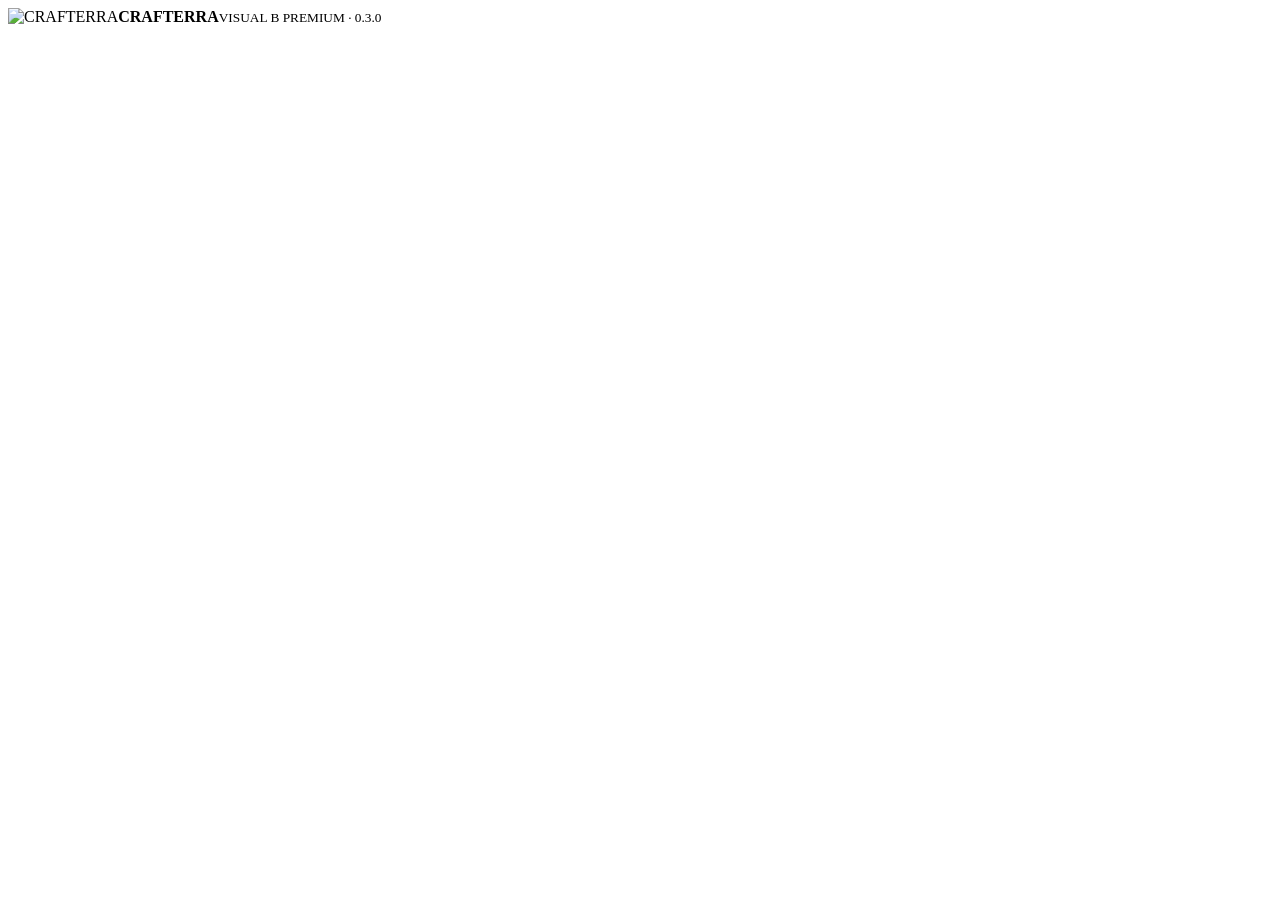
==== commit 1a417328: "Rebuild Visual B Premium preview and fix asset base" ====
--- a/visual-b-premium/index.html
+++ b/visual-b-premium/index.html
@@ -1,8 +1,8 @@
-<!doctype html><html lang="es"><head><meta charset="utf-8"><meta name="viewport" content="width=device-width,initial-scale=1,viewport-fit=cover,user-scalable=no"><meta name="theme-color" content="#101b2d"><meta name="description" content="CRAFTERRA Visual B Premium 0.3.0"><link rel="manifest" href="manifest.webmanifest"><link rel="icon" type="image/png" sizes="64x64" href="../assets/favicon-64.png"><link rel="apple-touch-icon" href="../assets/apple-touch-icon.png"><link rel="stylesheet" href="../css/game.css?v=0.3.0-visual-b-premium"><title>CRAFTERRA · Visual B Premium</title></head><body>
-<div id="splash"><div class="splash-brand"><img src="../assets/crafterra-emblem.png" alt="CRAFTERRA"><strong>CRAFTERRA</strong><small>VISUAL B PREMIUM · 0.3.0</small></div><div class="loader"></div></div>
-<div id="app" hidden><header><button class="brand" data-view="world"><img src="../assets/crafterra-emblem.png" alt=""><span>CRAFTERRA<small>v0.3.0</small></span><b class="beta-badge">VISUAL B PREMIUM</b></button><div class="wallet"><span class="coin"></span><b id="coins">0</b><span>◆</span><b id="level">1</b></div><button class="iconbtn" id="settingsBtn" aria-label="Ajustes">⚙</button></header>
+<!doctype html><html lang="es"><head><meta charset="utf-8"><meta name="viewport" content="width=device-width,initial-scale=1,viewport-fit=cover,user-scalable=no"><base href="/crafterra/"><meta name="theme-color" content="#102f42"><meta name="description" content="CRAFTERRA Visual B Premium 0.3.0"><link rel="manifest" href="/crafterra/visual-b-premium/manifest.webmanifest"><link rel="icon" type="image/png" sizes="64x64" href="/crafterra/assets/favicon-64.png"><link rel="apple-touch-icon" href="/crafterra/assets/apple-touch-icon.png"><link rel="stylesheet" href="/crafterra/css/game.css?v=0.3.0-visual-b-premium"><link rel="stylesheet" href="/crafterra/visual-b-premium/premium.css?v=0.3.0-scene1"><title>CRAFTERRA · Visual B Premium</title></head><body>
+<div id="splash"><div class="splash-brand"><img src="/crafterra/assets/crafterra-emblem.png" alt="CRAFTERRA"><strong>CRAFTERRA</strong><small>VISUAL B PREMIUM · 0.3.0</small></div><div class="loader"></div></div>
+<div id="app" hidden><header><button class="brand" data-view="world"><img src="/crafterra/assets/crafterra-emblem.png" alt=""><span>CRAFTERRA<small>v0.3.0</small></span><b class="beta-badge">VISUAL B PREMIUM</b></button><div class="wallet"><span class="coin"></span><b id="coins">0</b><span>◆</span><b id="level">1</b></div><button class="iconbtn" id="settingsBtn" aria-label="Ajustes">⚙</button></header>
 <main><section id="view-world" class="view active"><div class="world-head"><div><small id="eraLabel">ERA I</small><h1 id="eraName">Naturaleza</h1><p id="missionHint">Arrastra un objeto sobre otro.</p></div><button id="dailyBtn" class="daily">DESAFÍO<br><b>DIARIO</b></button></div><div id="world" aria-label="Mundo evolutivo"><div class="sky"></div><div id="worldTiles"></div><div id="worldBuildings"></div></div><div id="questStrip"></div><section id="expeditionPanel" class="expedition-panel"></section></section>
-<section id="view-craft" class="view"><div class="panel-title"><div><small>TALLER</small><h2>Laboratorio de ideas</h2></div><button id="clearBoard">Limpiar</button></div><div id="stationBar"></div><div id="craftBoard" aria-label="Mesa de crafting"><p class="board-help">Toca recursos para añadirlos. Arrastra una pieza sobre otra para fusionar.</p></div><div class="inventory"><div class="inventory-head"><b>INVENTARIO</b><input id="itemSearch" placeholder="Buscar" aria-label="Buscar objeto"></div><div id="inventoryGrid"></div></div></section>
+<section id="view-craft" class="view"><div class="panel-title"><div><small>TALLER</small><h2>Laboratorio de ideas</h2></div><button id="clearBoard">Limpiar</button></div><div id="stationBar"></div><div id="craftBoard" aria-label="Mesa de crafting"><p class="board-help">Combina recursos sobre la mesa. Arrastra una pieza sobre otra para fusionar.</p></div><div class="inventory"><div class="inventory-head"><b>INVENTARIO</b><input id="itemSearch" placeholder="Buscar" aria-label="Buscar objeto"></div><div id="inventoryGrid"></div></div></section>
 <section id="view-book" class="view"><div class="panel-title"><div><small>ARCHIVO DEL INVENTOR</small><h2>Enciclopedia</h2></div><b id="bookCount"></b></div><div class="book-tabs"><button class="selected" data-book-mode="items">Objetos</button><button data-book-mode="hints">Mis pistas <span id="hintBookCount">0</span></button></div><div id="filters" class="filters"></div><div id="bookGrid" class="book-grid"></div><div id="hintLibrary" class="hint-library" hidden></div></section>
 <section id="view-goals" class="view"><div class="panel-title"><div><small>RUMBO AL FUTURO</small><h2>Misiones y puzles</h2></div></div><div class="tabs"><button class="selected" data-goal="missions">Misiones</button><button data-goal="puzzles">Puzles</button><button data-goal="collections">Colecciones</button><button data-goal="achievements">Logros</button></div><div id="goalsList"></div></section>
 <section id="view-shop" class="view"><div class="panel-title"><div><small>SUMINISTROS</small><h2>Tienda del inventor</h2></div></div><div id="shopList"></div></section></main>
@@ -10,7 +10,8 @@
 <div id="modal" class="modal" hidden><div class="modal-card"><button id="modalClose" class="close">×</button><div id="modalBody"></div></div></div><div id="toast"></div>
 <script>
 window.__CRAF_BOOT_OK=false;
+if('serviceWorker' in navigator){try{const realRegister=navigator.serviceWorker.register.bind(navigator.serviceWorker);navigator.serviceWorker.register=(url,opts={})=>realRegister('/crafterra/visual-b-premium/sw.js',{...opts,scope:'/crafterra/visual-b-premium/'})}catch(_){}}
 window.addEventListener('error',function(e){window.__CRAF_LAST_ERROR=(e&&e.message)||'Error de carga';});
 window.addEventListener('unhandledrejection',function(e){window.__CRAF_LAST_ERROR=(e&&e.reason&&e.reason.message)||String(e&&e.reason||'Error asíncrono');});
-setTimeout(async function(){if(window.__CRAF_BOOT_OK)return;const splash=document.getElementById('splash');if(!splash)return;const repaired=sessionStorage.getItem('crafterra-repair-030-vbp-page');if(!repaired){sessionStorage.setItem('crafterra-repair-030-vbp-page','1');try{if('serviceWorker' in navigator){const regs=await navigator.serviceWorker.getRegistrations();await Promise.all(regs.filter(r=>r.scope.includes('/visual-b-premium/')).map(r=>r.unregister()))}}catch(_){}try{if('caches' in window){const ks=await caches.keys();await Promise.all(ks.filter(k=>k.includes('visual-b-premium')).map(k=>caches.delete(k)))}}catch(_){}const u=new URL(location.href);u.searchParams.set('repair','030-vbp-'+Date.now());location.replace(u.href);return}splash.innerHTML='<div style="max-width:320px;padding:24px;text-align:center;color:#fff;font-family:system-ui"><h2>Visual B Premium no pudo iniciar</h2><p>Recarga esta página.</p><small>'+(window.__CRAF_LAST_ERROR||'Módulo principal no iniciado')+'</small></div>'},5000);
-</script><script type="module" src="../js/app.js?v=0.3.0-visual-b-premium"></script></body></html>
+setTimeout(async function(){if(window.__CRAF_BOOT_OK)return;const splash=document.getElementById('splash');if(!splash)return;const repaired=sessionStorage.getItem('crafterra-repair-030-vbp-scene1');if(!repaired){sessionStorage.setItem('crafterra-repair-030-vbp-scene1','1');try{if('serviceWorker' in navigator){const regs=await navigator.serviceWorker.getRegistrations();await Promise.all(regs.filter(r=>r.scope.includes('/visual-b-premium/')).map(r=>r.unregister()))}}catch(_){}try{if('caches' in window){const ks=await caches.keys();await Promise.all(ks.filter(k=>k.includes('visual-b-premium')).map(k=>caches.delete(k)))}}catch(_){}const u=new URL(location.href);u.searchParams.set('repair','030-vbp-scene1-'+Date.now());location.replace(u.href);return}splash.innerHTML='<div style="max-width:320px;padding:24px;text-align:center;color:#fff;font-family:system-ui"><h2>Visual B Premium no pudo iniciar</h2><p>Recarga esta página.</p><small>'+(window.__CRAF_LAST_ERROR||'Módulo principal no iniciado')+'</small></div>'},5000);
+</script><script type="module" src="/crafterra/js/app.js?v=0.3.0-visual-b-premium-scene1"></script></body></html>
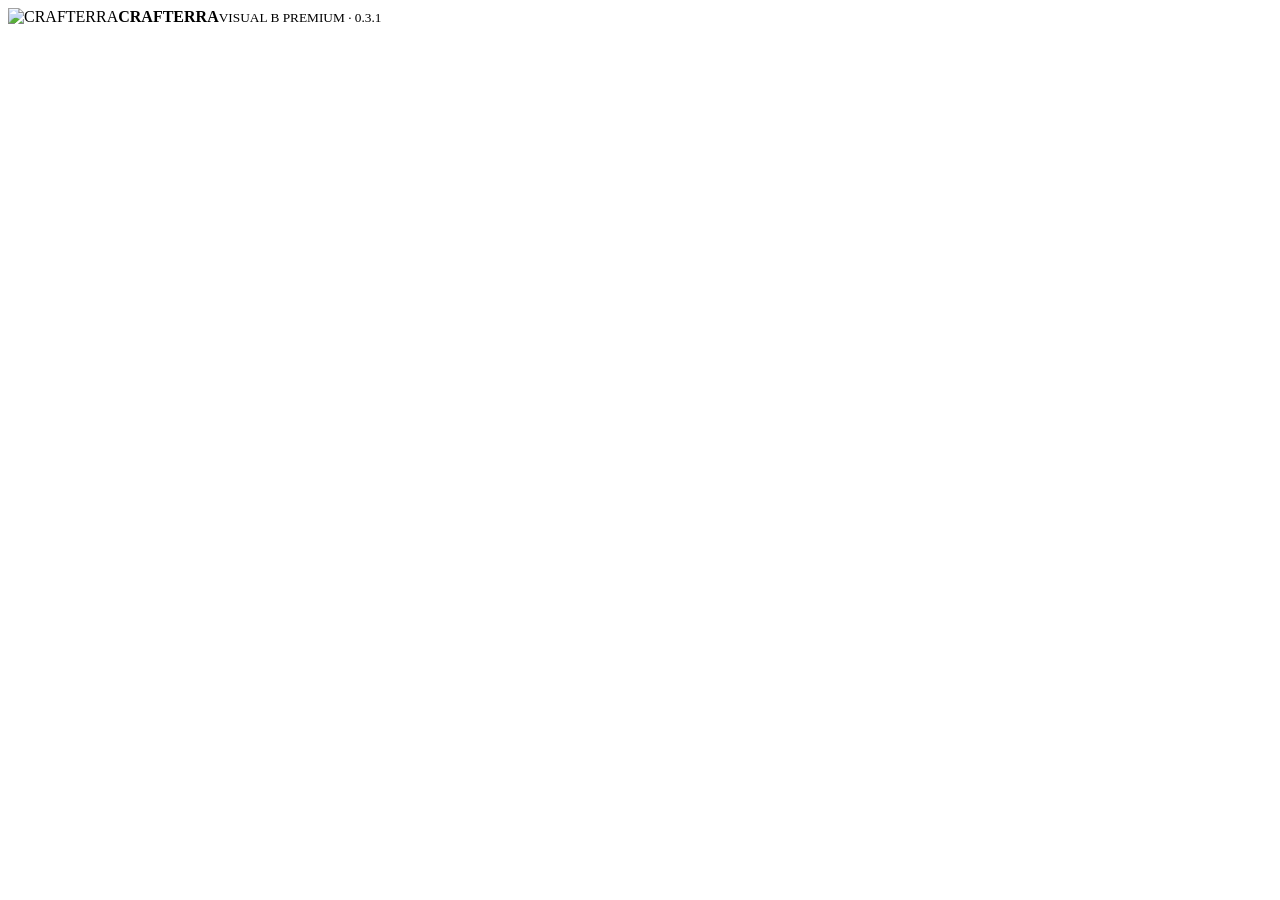
==== commit 3b30a0f2: "Visual B Premium 0.3.1: activate Create lock" ====
--- a/visual-b-premium/index.html
+++ b/visual-b-premium/index.html
@@ -1,8 +1,8 @@
-<!doctype html><html lang="es"><head><meta charset="utf-8"><meta name="viewport" content="width=device-width,initial-scale=1,viewport-fit=cover,user-scalable=no"><base href="/crafterra/"><meta name="theme-color" content="#102f42"><meta name="description" content="CRAFTERRA Visual B Premium 0.3.0"><link rel="manifest" href="/crafterra/visual-b-premium/manifest.webmanifest"><link rel="icon" type="image/png" sizes="64x64" href="/crafterra/assets/favicon-64.png"><link rel="apple-touch-icon" href="/crafterra/assets/apple-touch-icon.png"><link rel="stylesheet" href="/crafterra/css/game.css?v=0.3.0-visual-b-premium"><link rel="stylesheet" href="/crafterra/visual-b-premium/premium.css?v=0.3.0-scene1"><title>CRAFTERRA · Visual B Premium</title></head><body>
-<div id="splash"><div class="splash-brand"><img src="/crafterra/assets/crafterra-emblem.png" alt="CRAFTERRA"><strong>CRAFTERRA</strong><small>VISUAL B PREMIUM · 0.3.0</small></div><div class="loader"></div></div>
-<div id="app" hidden><header><button class="brand" data-view="world"><img src="/crafterra/assets/crafterra-emblem.png" alt=""><span>CRAFTERRA<small>v0.3.0</small></span><b class="beta-badge">VISUAL B PREMIUM</b></button><div class="wallet"><span class="coin"></span><b id="coins">0</b><span>◆</span><b id="level">1</b></div><button class="iconbtn" id="settingsBtn" aria-label="Ajustes">⚙</button></header>
+<!doctype html><html lang="es"><head><meta charset="utf-8"><meta name="viewport" content="width=device-width,initial-scale=1,viewport-fit=cover,user-scalable=no"><base href="/crafterra/"><meta name="theme-color" content="#102f42"><meta name="description" content="CRAFTERRA Visual B Premium 0.3.1"><link rel="manifest" href="/crafterra/visual-b-premium/manifest.webmanifest"><link rel="icon" type="image/png" sizes="64x64" href="/crafterra/assets/favicon-64.png"><link rel="apple-touch-icon" href="/crafterra/assets/apple-touch-icon.png"><link rel="stylesheet" href="/crafterra/css/game.css?v=0.3.1-visual-b-premium"><link rel="stylesheet" href="/crafterra/visual-b-premium/premium.css?v=0.3.0-scene1"><link rel="stylesheet" href="/crafterra/visual-b-premium/create-031.css?v=0.3.1"><title>CRAFTERRA · Visual B Premium</title></head><body>
+<div id="splash"><div class="splash-brand"><img src="/crafterra/assets/crafterra-emblem.png" alt="CRAFTERRA"><strong>CRAFTERRA</strong><small>VISUAL B PREMIUM · 0.3.1</small></div><div class="loader"></div></div>
+<div id="app" hidden><header><button class="brand" data-view="world"><img src="/crafterra/assets/crafterra-emblem.png" alt=""><span>CRAFTERRA<small>v0.3.1</small></span><b class="beta-badge">VISUAL B PREMIUM</b></button><div class="wallet"><span class="coin"></span><b id="coins">0</b><span>◆</span><b id="level">1</b></div><button class="iconbtn" id="settingsBtn" aria-label="Ajustes">⚙</button></header>
 <main><section id="view-world" class="view active"><div class="world-head"><div><small id="eraLabel">ERA I</small><h1 id="eraName">Naturaleza</h1><p id="missionHint">Arrastra un objeto sobre otro.</p></div><button id="dailyBtn" class="daily">DESAFÍO<br><b>DIARIO</b></button></div><div id="world" aria-label="Mundo evolutivo"><div class="sky"></div><div id="worldTiles"></div><div id="worldBuildings"></div></div><div id="questStrip"></div><section id="expeditionPanel" class="expedition-panel"></section></section>
-<section id="view-craft" class="view"><div class="panel-title"><div><small>TALLER</small><h2>Laboratorio de ideas</h2></div><button id="clearBoard">Limpiar</button></div><div id="stationBar"></div><div id="craftBoard" aria-label="Mesa de crafting"><p class="board-help">Combina recursos sobre la mesa. Arrastra una pieza sobre otra para fusionar.</p></div><div class="inventory"><div class="inventory-head"><b>INVENTARIO</b><input id="itemSearch" placeholder="Buscar" aria-label="Buscar objeto"></div><div id="inventoryGrid"></div></div></section>
+<section id="view-craft" class="view"><div class="panel-title"><div><small>TALLER 🛠️</small><h2>Laboratorio de ideas</h2></div><button id="clearBoard">Limpiar</button></div><div id="stationBar"></div><div id="craftBoard" aria-label="Mesa de crafting"><p class="board-help">Toca recursos para añadirlos.<br>Arrastra una pieza sobre otra para <b>fusionar</b>.</p></div><div class="inventory"><div class="inventory-head"><b>INVENTARIO</b><input id="itemSearch" placeholder="Buscar..." aria-label="Buscar objeto"></div><div id="inventoryGrid"></div></div></section>
 <section id="view-book" class="view"><div class="panel-title"><div><small>ARCHIVO DEL INVENTOR</small><h2>Enciclopedia</h2></div><b id="bookCount"></b></div><div class="book-tabs"><button class="selected" data-book-mode="items">Objetos</button><button data-book-mode="hints">Mis pistas <span id="hintBookCount">0</span></button></div><div id="filters" class="filters"></div><div id="bookGrid" class="book-grid"></div><div id="hintLibrary" class="hint-library" hidden></div></section>
 <section id="view-goals" class="view"><div class="panel-title"><div><small>RUMBO AL FUTURO</small><h2>Misiones y puzles</h2></div></div><div class="tabs"><button class="selected" data-goal="missions">Misiones</button><button data-goal="puzzles">Puzles</button><button data-goal="collections">Colecciones</button><button data-goal="achievements">Logros</button></div><div id="goalsList"></div></section>
 <section id="view-shop" class="view"><div class="panel-title"><div><small>SUMINISTROS</small><h2>Tienda del inventor</h2></div></div><div id="shopList"></div></section></main>
@@ -13,5 +13,5 @@
 if('serviceWorker' in navigator){try{const realRegister=navigator.serviceWorker.register.bind(navigator.serviceWorker);navigator.serviceWorker.register=(url,opts={})=>realRegister('/crafterra/visual-b-premium/sw.js',{...opts,scope:'/crafterra/visual-b-premium/'})}catch(_){}}
 window.addEventListener('error',function(e){window.__CRAF_LAST_ERROR=(e&&e.message)||'Error de carga';});
 window.addEventListener('unhandledrejection',function(e){window.__CRAF_LAST_ERROR=(e&&e.reason&&e.reason.message)||String(e&&e.reason||'Error asíncrono');});
-setTimeout(async function(){if(window.__CRAF_BOOT_OK)return;const splash=document.getElementById('splash');if(!splash)return;const repaired=sessionStorage.getItem('crafterra-repair-030-vbp-scene1');if(!repaired){sessionStorage.setItem('crafterra-repair-030-vbp-scene1','1');try{if('serviceWorker' in navigator){const regs=await navigator.serviceWorker.getRegistrations();await Promise.all(regs.filter(r=>r.scope.includes('/visual-b-premium/')).map(r=>r.unregister()))}}catch(_){}try{if('caches' in window){const ks=await caches.keys();await Promise.all(ks.filter(k=>k.includes('visual-b-premium')).map(k=>caches.delete(k)))}}catch(_){}const u=new URL(location.href);u.searchParams.set('repair','030-vbp-scene1-'+Date.now());location.replace(u.href);return}splash.innerHTML='<div style="max-width:320px;padding:24px;text-align:center;color:#fff;font-family:system-ui"><h2>Visual B Premium no pudo iniciar</h2><p>Recarga esta página.</p><small>'+(window.__CRAF_LAST_ERROR||'Módulo principal no iniciado')+'</small></div>'},5000);
-</script><script type="module" src="/crafterra/js/app.js?v=0.3.0-visual-b-premium-scene1"></script></body></html>
+setTimeout(async function(){if(window.__CRAF_BOOT_OK)return;const splash=document.getElementById('splash');if(!splash)return;const repaired=sessionStorage.getItem('crafterra-repair-031-vbp');if(!repaired){sessionStorage.setItem('crafterra-repair-031-vbp','1');try{if('serviceWorker' in navigator){const regs=await navigator.serviceWorker.getRegistrations();await Promise.all(regs.filter(r=>r.scope.includes('/visual-b-premium/')).map(r=>r.unregister()))}}catch(_){}try{if('caches' in window){const ks=await caches.keys();await Promise.all(ks.filter(k=>k.includes('visual-b-premium')).map(k=>caches.delete(k)))}}catch(_){}const u=new URL(location.href);u.searchParams.set('repair','031-vbp-'+Date.now());location.replace(u.href);return}splash.innerHTML='<div style="max-width:320px;padding:24px;text-align:center;color:#fff;font-family:system-ui"><h2>Visual B Premium no pudo iniciar</h2><p>Recarga esta página.</p><small>'+(window.__CRAF_LAST_ERROR||'Módulo principal no iniciado')+'</small></div>'},5000);
+</script><script type="module" src="/crafterra/js/app.js?v=0.3.1-visual-b-premium"></script></body></html>
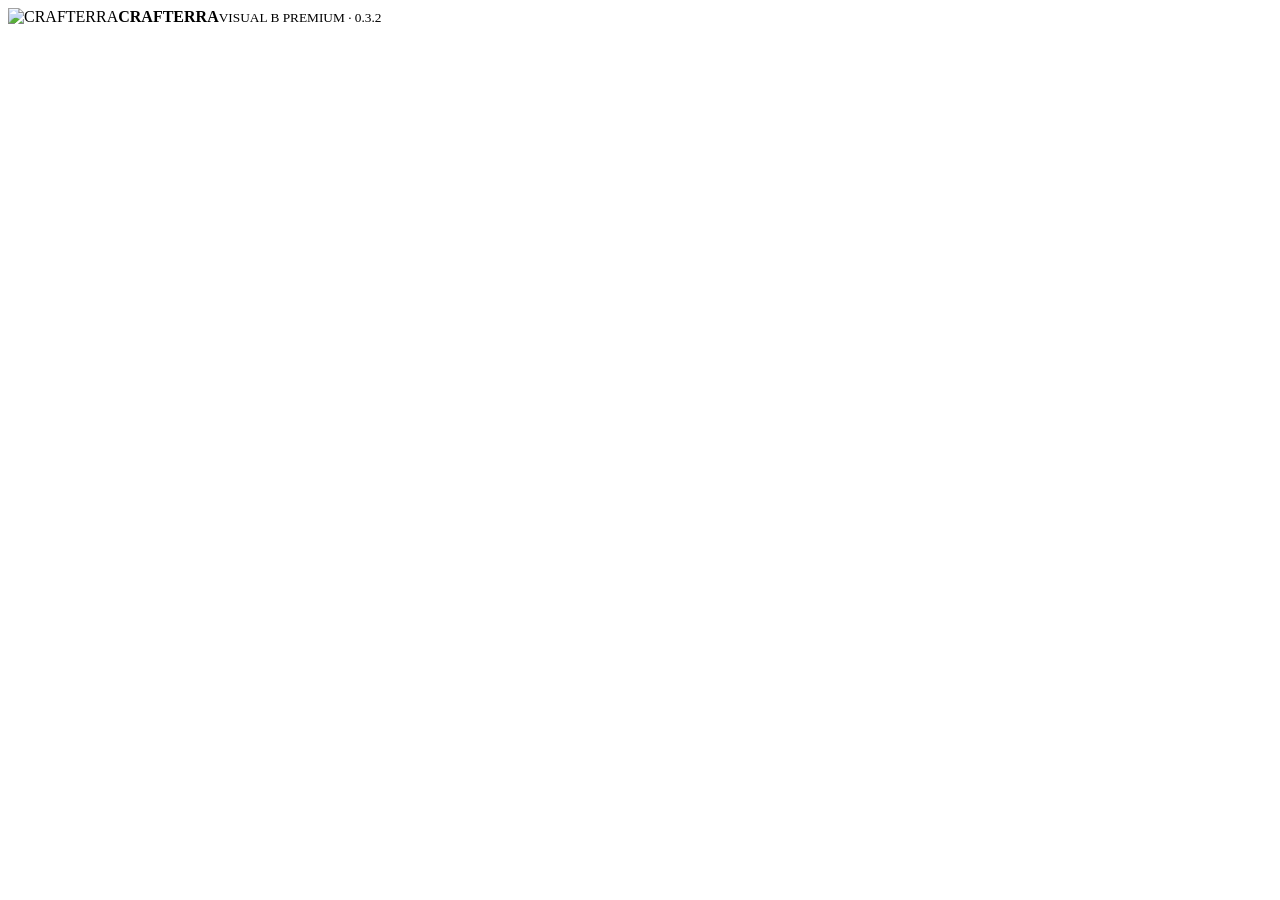
==== commit 956d53b8: "Publish Visual B Premium 0.3.2 Create preview" ====
--- a/visual-b-premium/index.html
+++ b/visual-b-premium/index.html
@@ -1,17 +1,11 @@
-<!doctype html><html lang="es"><head><meta charset="utf-8"><meta name="viewport" content="width=device-width,initial-scale=1,viewport-fit=cover,user-scalable=no"><base href="/crafterra/"><meta name="theme-color" content="#102f42"><meta name="description" content="CRAFTERRA Visual B Premium 0.3.1"><link rel="manifest" href="/crafterra/visual-b-premium/manifest.webmanifest"><link rel="icon" type="image/png" sizes="64x64" href="/crafterra/assets/favicon-64.png"><link rel="apple-touch-icon" href="/crafterra/assets/apple-touch-icon.png"><link rel="stylesheet" href="/crafterra/css/game.css?v=0.3.1-visual-b-premium"><link rel="stylesheet" href="/crafterra/visual-b-premium/premium.css?v=0.3.0-scene1"><link rel="stylesheet" href="/crafterra/visual-b-premium/create-031.css?v=0.3.1"><title>CRAFTERRA · Visual B Premium</title></head><body>
-<div id="splash"><div class="splash-brand"><img src="/crafterra/assets/crafterra-emblem.png" alt="CRAFTERRA"><strong>CRAFTERRA</strong><small>VISUAL B PREMIUM · 0.3.1</small></div><div class="loader"></div></div>
-<div id="app" hidden><header><button class="brand" data-view="world"><img src="/crafterra/assets/crafterra-emblem.png" alt=""><span>CRAFTERRA<small>v0.3.1</small></span><b class="beta-badge">VISUAL B PREMIUM</b></button><div class="wallet"><span class="coin"></span><b id="coins">0</b><span>◆</span><b id="level">1</b></div><button class="iconbtn" id="settingsBtn" aria-label="Ajustes">⚙</button></header>
+<!doctype html><html lang="es"><head><meta charset="utf-8"><meta name="viewport" content="width=device-width,initial-scale=1,viewport-fit=cover,user-scalable=no"><base href="/crafterra/"><meta name="theme-color" content="#102f42"><meta name="description" content="CRAFTERRA Visual B Premium 0.3.2"><link rel="manifest" href="/crafterra/visual-b-premium/manifest.webmanifest"><link rel="icon" type="image/png" sizes="64x64" href="/crafterra/assets/favicon-64.png"><link rel="apple-touch-icon" href="/crafterra/assets/apple-touch-icon.png"><link rel="stylesheet" href="/crafterra/css/game.css?v=0.3.2-visual-b-premium"><link rel="stylesheet" href="/crafterra/visual-b-premium/premium.css?v=0.3.2"><link rel="stylesheet" href="/crafterra/visual-b-premium/create-032.css?v=0.3.2"><title>CRAFTERRA · Visual B Premium</title></head><body>
+<div id="splash"><div class="splash-brand"><img src="/crafterra/assets/crafterra-emblem.png" alt="CRAFTERRA"><strong>CRAFTERRA</strong><small>VISUAL B PREMIUM · 0.3.2</small></div><div class="loader"></div></div>
+<div id="app" hidden><header><button class="brand" data-view="world"><img src="/crafterra/assets/crafterra-emblem.png" alt=""><span>CRAFTERRA<small>v0.3.2</small></span><b class="beta-badge">VISUAL B PREMIUM</b></button><div class="wallet"><span class="coin"></span><b id="coins">0</b><span>◆</span><b id="level">1</b></div><button class="iconbtn" id="settingsBtn" aria-label="Ajustes">⚙</button></header>
 <main><section id="view-world" class="view active"><div class="world-head"><div><small id="eraLabel">ERA I</small><h1 id="eraName">Naturaleza</h1><p id="missionHint">Arrastra un objeto sobre otro.</p></div><button id="dailyBtn" class="daily">DESAFÍO<br><b>DIARIO</b></button></div><div id="world" aria-label="Mundo evolutivo"><div class="sky"></div><div id="worldTiles"></div><div id="worldBuildings"></div></div><div id="questStrip"></div><section id="expeditionPanel" class="expedition-panel"></section></section>
-<section id="view-craft" class="view"><div class="panel-title"><div><small>TALLER 🛠️</small><h2>Laboratorio de ideas</h2></div><button id="clearBoard">Limpiar</button></div><div id="stationBar"></div><div id="craftBoard" aria-label="Mesa de crafting"><p class="board-help">Toca recursos para añadirlos.<br>Arrastra una pieza sobre otra para <b>fusionar</b>.</p></div><div class="inventory"><div class="inventory-head"><b>INVENTARIO</b><input id="itemSearch" placeholder="Buscar..." aria-label="Buscar objeto"></div><div id="inventoryGrid"></div></div></section>
+<section id="view-craft" class="view"><div class="panel-title"><div><small>TALLER 🛠️</small><h2>Laboratorio de ideas</h2></div><button id="clearBoard">Limpiar</button></div><div id="stationBar"></div><div id="craftBoard" aria-label="Mesa de crafting"><p class="board-help">Toca recursos para añadirlos. Arrastra una pieza sobre otra para <b>fusionar</b>.</p></div><div class="inventory"><div class="inventory-head"><b>INVENTARIO</b><input id="itemSearch" placeholder="Buscar..." aria-label="Buscar objeto"></div><div id="inventoryGrid"></div></div></section>
 <section id="view-book" class="view"><div class="panel-title"><div><small>ARCHIVO DEL INVENTOR</small><h2>Enciclopedia</h2></div><b id="bookCount"></b></div><div class="book-tabs"><button class="selected" data-book-mode="items">Objetos</button><button data-book-mode="hints">Mis pistas <span id="hintBookCount">0</span></button></div><div id="filters" class="filters"></div><div id="bookGrid" class="book-grid"></div><div id="hintLibrary" class="hint-library" hidden></div></section>
 <section id="view-goals" class="view"><div class="panel-title"><div><small>RUMBO AL FUTURO</small><h2>Misiones y puzles</h2></div></div><div class="tabs"><button class="selected" data-goal="missions">Misiones</button><button data-goal="puzzles">Puzles</button><button data-goal="collections">Colecciones</button><button data-goal="achievements">Logros</button></div><div id="goalsList"></div></section>
 <section id="view-shop" class="view"><div class="panel-title"><div><small>SUMINISTROS</small><h2>Tienda del inventor</h2></div></div><div id="shopList"></div></section></main>
 <nav><button data-view="world" class="active"><i>⌂</i>Mundo</button><button data-view="craft"><i>◇</i>Crear</button><button data-view="book"><i>▦</i>Archivo</button><button data-view="goals"><i>★</i>Retos</button><button data-view="shop"><i>◆</i>Tienda</button></nav></div>
 <div id="modal" class="modal" hidden><div class="modal-card"><button id="modalClose" class="close">×</button><div id="modalBody"></div></div></div><div id="toast"></div>
-<script>
-window.__CRAF_BOOT_OK=false;
-if('serviceWorker' in navigator){try{const realRegister=navigator.serviceWorker.register.bind(navigator.serviceWorker);navigator.serviceWorker.register=(url,opts={})=>realRegister('/crafterra/visual-b-premium/sw.js',{...opts,scope:'/crafterra/visual-b-premium/'})}catch(_){}}
-window.addEventListener('error',function(e){window.__CRAF_LAST_ERROR=(e&&e.message)||'Error de carga';});
-window.addEventListener('unhandledrejection',function(e){window.__CRAF_LAST_ERROR=(e&&e.reason&&e.reason.message)||String(e&&e.reason||'Error asíncrono');});
-setTimeout(async function(){if(window.__CRAF_BOOT_OK)return;const splash=document.getElementById('splash');if(!splash)return;const repaired=sessionStorage.getItem('crafterra-repair-031-vbp');if(!repaired){sessionStorage.setItem('crafterra-repair-031-vbp','1');try{if('serviceWorker' in navigator){const regs=await navigator.serviceWorker.getRegistrations();await Promise.all(regs.filter(r=>r.scope.includes('/visual-b-premium/')).map(r=>r.unregister()))}}catch(_){}try{if('caches' in window){const ks=await caches.keys();await Promise.all(ks.filter(k=>k.includes('visual-b-premium')).map(k=>caches.delete(k)))}}catch(_){}const u=new URL(location.href);u.searchParams.set('repair','031-vbp-'+Date.now());location.replace(u.href);return}splash.innerHTML='<div style="max-width:320px;padding:24px;text-align:center;color:#fff;font-family:system-ui"><h2>Visual B Premium no pudo iniciar</h2><p>Recarga esta página.</p><small>'+(window.__CRAF_LAST_ERROR||'Módulo principal no iniciado')+'</small></div>'},5000);
-</script><script type="module" src="/crafterra/js/app.js?v=0.3.1-visual-b-premium"></script></body></html>
+<script>window.__CRAF_BOOT_OK=false;if('serviceWorker' in navigator){try{const realRegister=navigator.serviceWorker.register.bind(navigator.serviceWorker);navigator.serviceWorker.register=(url,opts={})=>realRegister('/crafterra/visual-b-premium/sw.js',{...opts,scope:'/crafterra/visual-b-premium/'})}catch(_){}}window.addEventListener('error',e=>window.__CRAF_LAST_ERROR=e?.message||'Error de carga');window.addEventListener('unhandledrejection',e=>window.__CRAF_LAST_ERROR=e?.reason?.message||String(e?.reason||'Error asíncrono'));setTimeout(async function(){if(window.__CRAF_BOOT_OK)return;const splash=document.getElementById('splash');if(!splash)return;const repaired=sessionStorage.getItem('crafterra-repair-032-vbp');if(!repaired){sessionStorage.setItem('crafterra-repair-032-vbp','1');try{if('serviceWorker' in navigator){const regs=await navigator.serviceWorker.getRegistrations();await Promise.all(regs.filter(r=>r.scope.includes('/visual-b-premium/')).map(r=>r.unregister()))}}catch(_){}try{if('caches' in window){const ks=await caches.keys();await Promise.all(ks.filter(k=>k.includes('visual-b-premium')).map(k=>caches.delete(k)))}}catch(_){}const u=new URL(location.href);u.searchParams.set('repair','032-vbp-'+Date.now());location.replace(u.href);return}splash.innerHTML='<div style="max-width:320px;padding:24px;text-align:center;color:#fff;font-family:system-ui"><h2>Visual B Premium no pudo iniciar</h2><p>Recarga esta página.</p><small>'+(window.__CRAF_LAST_ERROR||'Módulo principal no iniciado')+'</small></div>'},5000);</script><script type="module" src="/crafterra/js/app.js?v=0.3.2-visual-b-premium"></script></body></html>
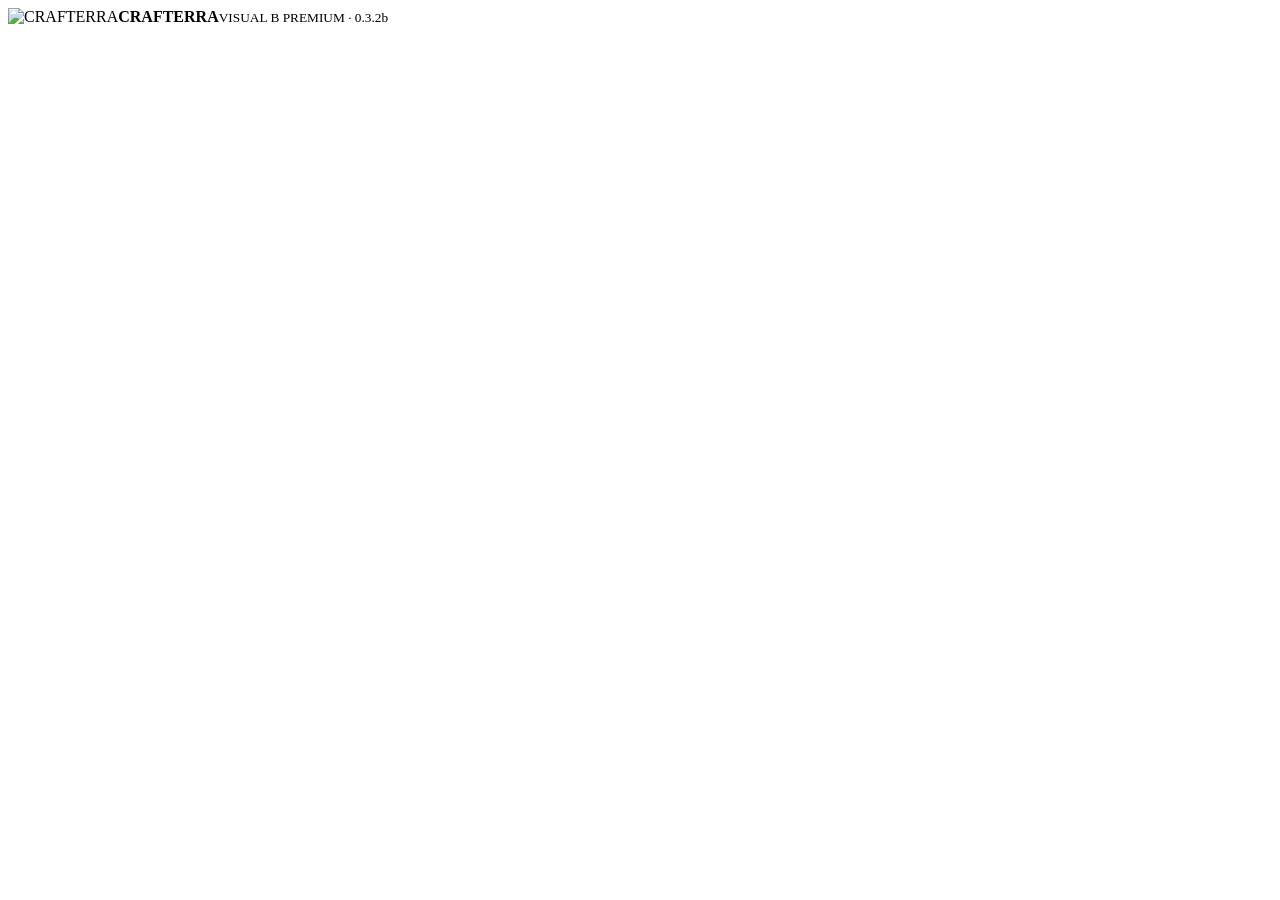
==== commit 3f3d6891: "publish(create): proportion lock 0.3.2b" ====
--- a/visual-b-premium/index.html
+++ b/visual-b-premium/index.html
@@ -1,11 +1,11 @@
-<!doctype html><html lang="es"><head><meta charset="utf-8"><meta name="viewport" content="width=device-width,initial-scale=1,viewport-fit=cover,user-scalable=no"><base href="/crafterra/"><meta name="theme-color" content="#102f42"><meta name="description" content="CRAFTERRA Visual B Premium 0.3.2"><link rel="manifest" href="/crafterra/visual-b-premium/manifest.webmanifest"><link rel="icon" type="image/png" sizes="64x64" href="/crafterra/assets/favicon-64.png"><link rel="apple-touch-icon" href="/crafterra/assets/apple-touch-icon.png"><link rel="stylesheet" href="/crafterra/css/game.css?v=0.3.2-visual-b-premium"><link rel="stylesheet" href="/crafterra/visual-b-premium/premium.css?v=0.3.2"><link rel="stylesheet" href="/crafterra/visual-b-premium/create-032.css?v=0.3.2"><title>CRAFTERRA · Visual B Premium</title></head><body>
-<div id="splash"><div class="splash-brand"><img src="/crafterra/assets/crafterra-emblem.png" alt="CRAFTERRA"><strong>CRAFTERRA</strong><small>VISUAL B PREMIUM · 0.3.2</small></div><div class="loader"></div></div>
+<!doctype html><html lang="es"><head><meta charset="utf-8"><meta name="viewport" content="width=device-width,initial-scale=1,viewport-fit=cover,user-scalable=no"><base href="/crafterra/"><meta name="theme-color" content="#102f42"><meta name="description" content="CRAFTERRA Visual B Premium 0.3.2b · Proportion Lock"><link rel="manifest" href="/crafterra/visual-b-premium/manifest.webmanifest"><link rel="icon" type="image/png" sizes="64x64" href="/crafterra/assets/favicon-64.png"><link rel="apple-touch-icon" href="/crafterra/assets/apple-touch-icon.png"><link rel="stylesheet" href="/crafterra/css/game.css?v=0.3.2-position-fix-2"><link rel="stylesheet" href="/crafterra/visual-b-premium/premium.css?v=0.3.2"><link rel="stylesheet" href="/crafterra/visual-b-premium/create-master.css?v=0.3.2-position-fix-2"><link rel="stylesheet" href="/crafterra/visual-b-premium/layout-032b.css?v=0.3.2b"><title>CRAFTERRA · Visual B Premium</title></head><body>
+<div id="splash"><div class="splash-brand"><img src="/crafterra/assets/crafterra-emblem.png" alt="CRAFTERRA"><strong>CRAFTERRA</strong><small>VISUAL B PREMIUM · 0.3.2b</small></div><div class="loader"></div></div>
 <div id="app" hidden><header><button class="brand" data-view="world"><img src="/crafterra/assets/crafterra-emblem.png" alt=""><span>CRAFTERRA<small>v0.3.2</small></span><b class="beta-badge">VISUAL B PREMIUM</b></button><div class="wallet"><span class="coin"></span><b id="coins">0</b><span>◆</span><b id="level">1</b></div><button class="iconbtn" id="settingsBtn" aria-label="Ajustes">⚙</button></header>
 <main><section id="view-world" class="view active"><div class="world-head"><div><small id="eraLabel">ERA I</small><h1 id="eraName">Naturaleza</h1><p id="missionHint">Arrastra un objeto sobre otro.</p></div><button id="dailyBtn" class="daily">DESAFÍO<br><b>DIARIO</b></button></div><div id="world" aria-label="Mundo evolutivo"><div class="sky"></div><div id="worldTiles"></div><div id="worldBuildings"></div></div><div id="questStrip"></div><section id="expeditionPanel" class="expedition-panel"></section></section>
-<section id="view-craft" class="view"><div class="panel-title"><div><small>TALLER 🛠️</small><h2>Laboratorio de ideas</h2></div><button id="clearBoard">Limpiar</button></div><div id="stationBar"></div><div id="craftBoard" aria-label="Mesa de crafting"><p class="board-help">Toca recursos para añadirlos. Arrastra una pieza sobre otra para <b>fusionar</b>.</p></div><div class="inventory"><div class="inventory-head"><b>INVENTARIO</b><input id="itemSearch" placeholder="Buscar..." aria-label="Buscar objeto"></div><div id="inventoryGrid"></div></div></section>
+<section id="view-craft" class="view"><div class="panel-title"><div><small>TALLER 🛠️</small><h2>Laboratorio de ideas</h2></div><button id="clearBoard">Limpiar</button></div><div id="stationBar"></div><div id="craftBoard" aria-label="Mesa de crafting"><p class="board-help">Toca un ingrediente y arrastra una pieza sobre otra para <b>fusionar</b>.</p></div><div class="inventory"><div class="inventory-head"><b>INVENTARIO</b><input id="itemSearch" placeholder="Buscar..." aria-label="Buscar objeto"></div><div id="inventoryGrid"></div></div></section>
 <section id="view-book" class="view"><div class="panel-title"><div><small>ARCHIVO DEL INVENTOR</small><h2>Enciclopedia</h2></div><b id="bookCount"></b></div><div class="book-tabs"><button class="selected" data-book-mode="items">Objetos</button><button data-book-mode="hints">Mis pistas <span id="hintBookCount">0</span></button></div><div id="filters" class="filters"></div><div id="bookGrid" class="book-grid"></div><div id="hintLibrary" class="hint-library" hidden></div></section>
 <section id="view-goals" class="view"><div class="panel-title"><div><small>RUMBO AL FUTURO</small><h2>Misiones y puzles</h2></div></div><div class="tabs"><button class="selected" data-goal="missions">Misiones</button><button data-goal="puzzles">Puzles</button><button data-goal="collections">Colecciones</button><button data-goal="achievements">Logros</button></div><div id="goalsList"></div></section>
 <section id="view-shop" class="view"><div class="panel-title"><div><small>SUMINISTROS</small><h2>Tienda del inventor</h2></div></div><div id="shopList"></div></section></main>
 <nav><button data-view="world" class="active"><i>⌂</i>Mundo</button><button data-view="craft"><i>◇</i>Crear</button><button data-view="book"><i>▦</i>Archivo</button><button data-view="goals"><i>★</i>Retos</button><button data-view="shop"><i>◆</i>Tienda</button></nav></div>
 <div id="modal" class="modal" hidden><div class="modal-card"><button id="modalClose" class="close">×</button><div id="modalBody"></div></div></div><div id="toast"></div>
-<script>window.__CRAF_BOOT_OK=false;if('serviceWorker' in navigator){try{const realRegister=navigator.serviceWorker.register.bind(navigator.serviceWorker);navigator.serviceWorker.register=(url,opts={})=>realRegister('/crafterra/visual-b-premium/sw.js',{...opts,scope:'/crafterra/visual-b-premium/'})}catch(_){}}window.addEventListener('error',e=>window.__CRAF_LAST_ERROR=e?.message||'Error de carga');window.addEventListener('unhandledrejection',e=>window.__CRAF_LAST_ERROR=e?.reason?.message||String(e?.reason||'Error asíncrono'));setTimeout(async function(){if(window.__CRAF_BOOT_OK)return;const splash=document.getElementById('splash');if(!splash)return;const repaired=sessionStorage.getItem('crafterra-repair-032-vbp');if(!repaired){sessionStorage.setItem('crafterra-repair-032-vbp','1');try{if('serviceWorker' in navigator){const regs=await navigator.serviceWorker.getRegistrations();await Promise.all(regs.filter(r=>r.scope.includes('/visual-b-premium/')).map(r=>r.unregister()))}}catch(_){}try{if('caches' in window){const ks=await caches.keys();await Promise.all(ks.filter(k=>k.includes('visual-b-premium')).map(k=>caches.delete(k)))}}catch(_){}const u=new URL(location.href);u.searchParams.set('repair','032-vbp-'+Date.now());location.replace(u.href);return}splash.innerHTML='<div style="max-width:320px;padding:24px;text-align:center;color:#fff;font-family:system-ui"><h2>Visual B Premium no pudo iniciar</h2><p>Recarga esta página.</p><small>'+(window.__CRAF_LAST_ERROR||'Módulo principal no iniciado')+'</small></div>'},5000);</script><script type="module" src="/crafterra/js/app.js?v=0.3.2-visual-b-premium"></script></body></html>
+<script>window.__CRAF_BOOT_OK=false;if('serviceWorker' in navigator){try{const realRegister=navigator.serviceWorker.register.bind(navigator.serviceWorker);navigator.serviceWorker.register=(url,opts={})=>realRegister('/crafterra/visual-b-premium/sw.js',{...opts,scope:'/crafterra/visual-b-premium/'})}catch(_){}}window.addEventListener('error',e=>window.__CRAF_LAST_ERROR=e?.message||'Error de carga');window.addEventListener('unhandledrejection',e=>window.__CRAF_LAST_ERROR=e?.reason?.message||String(e?.reason||'Error asíncrono'));setTimeout(async function(){if(window.__CRAF_BOOT_OK)return;const splash=document.getElementById('splash');if(!splash)return;const repaired=sessionStorage.getItem('crafterra-repair-position-fix-2');if(!repaired){sessionStorage.setItem('crafterra-repair-position-fix-2','1');try{if('serviceWorker' in navigator){const regs=await navigator.serviceWorker.getRegistrations();await Promise.all(regs.filter(r=>r.scope.includes('/visual-b-premium/')).map(r=>r.unregister()))}}catch(_){}try{if('caches' in window){const ks=await caches.keys();await Promise.all(ks.filter(k=>k.includes('visual-b-premium')).map(k=>caches.delete(k)))}}catch(_){}const u=new URL(location.href);u.searchParams.set('repair','position-fix-2-'+Date.now());location.replace(u.href);return}splash.innerHTML='<div style="max-width:320px;padding:24px;text-align:center;color:#fff;font-family:system-ui"><h2>Visual B Premium no pudo iniciar</h2><p>Recarga esta página.</p><small>'+(window.__CRAF_LAST_ERROR||'Módulo principal no iniciado')+'</small></div>'},5000);</script><script type="module" src="/crafterra/js/app.js?v=0.3.2-position-fix-2"></script></body></html>
